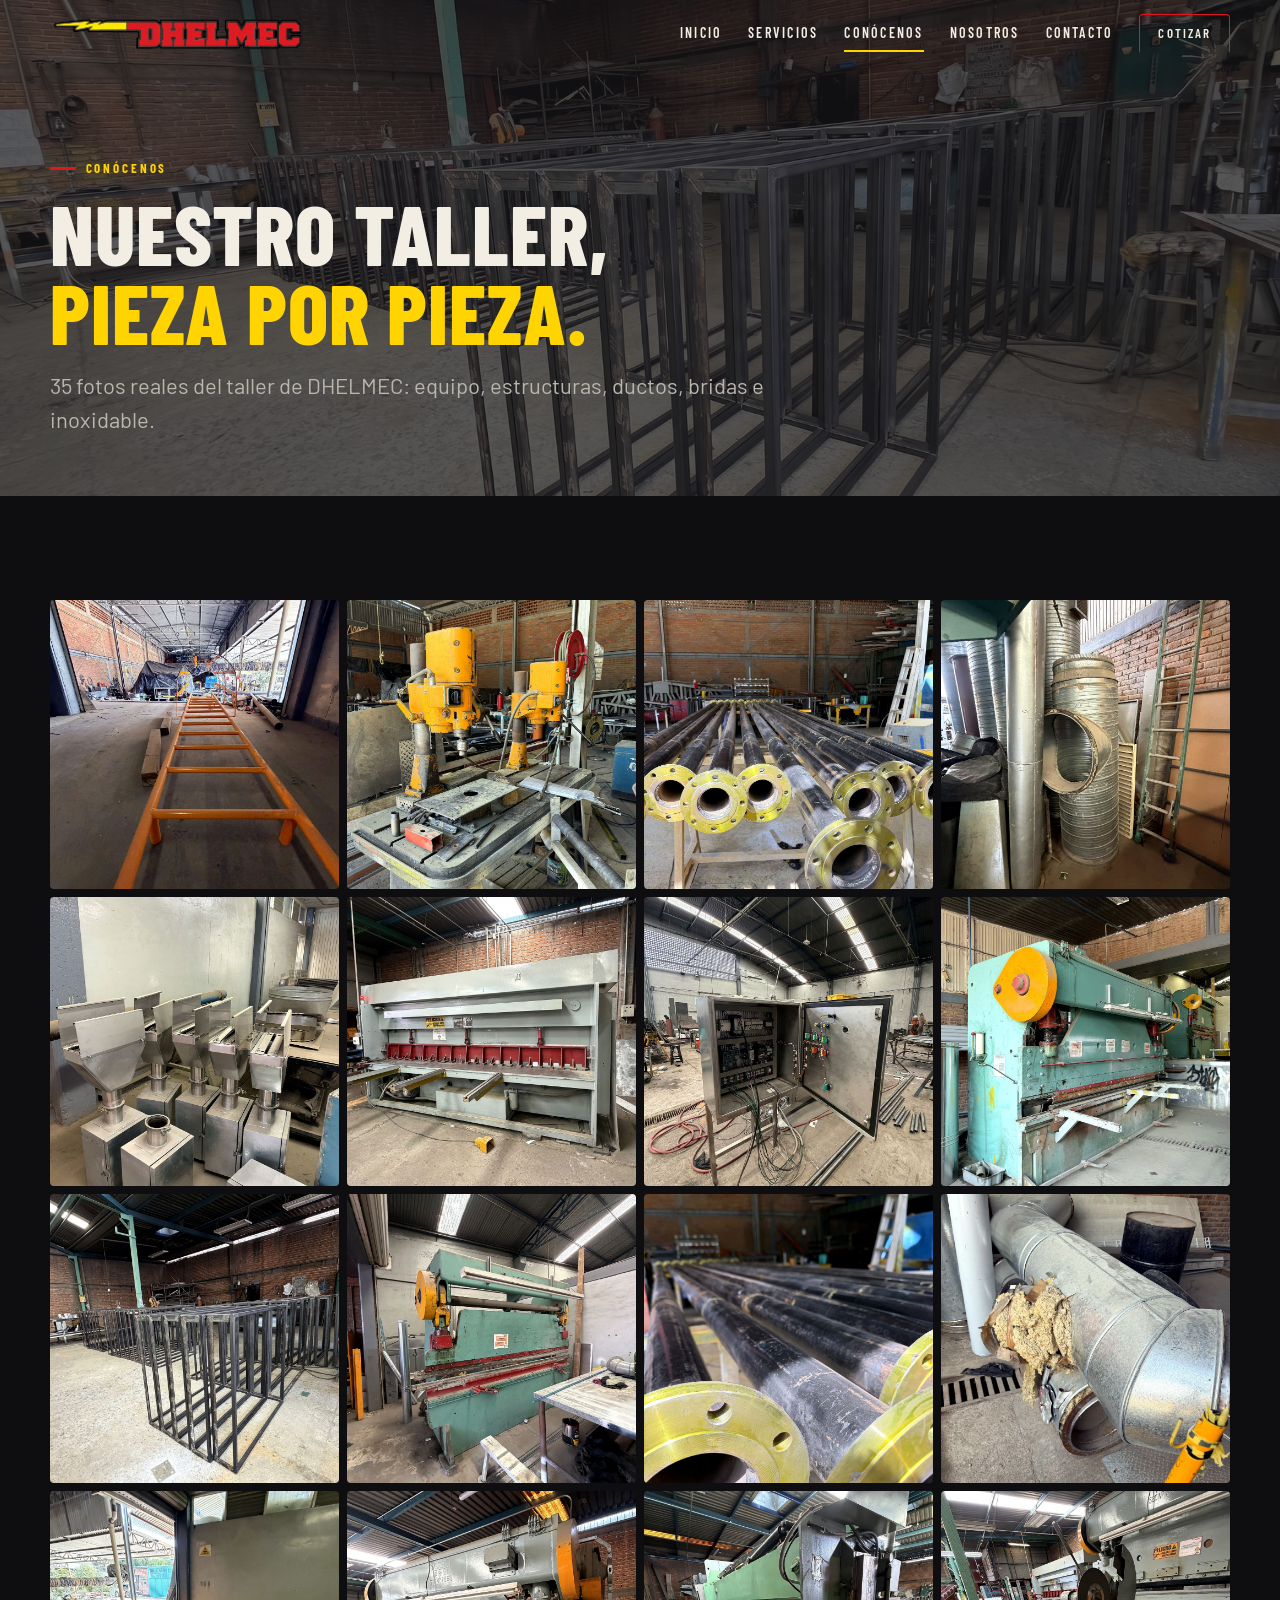
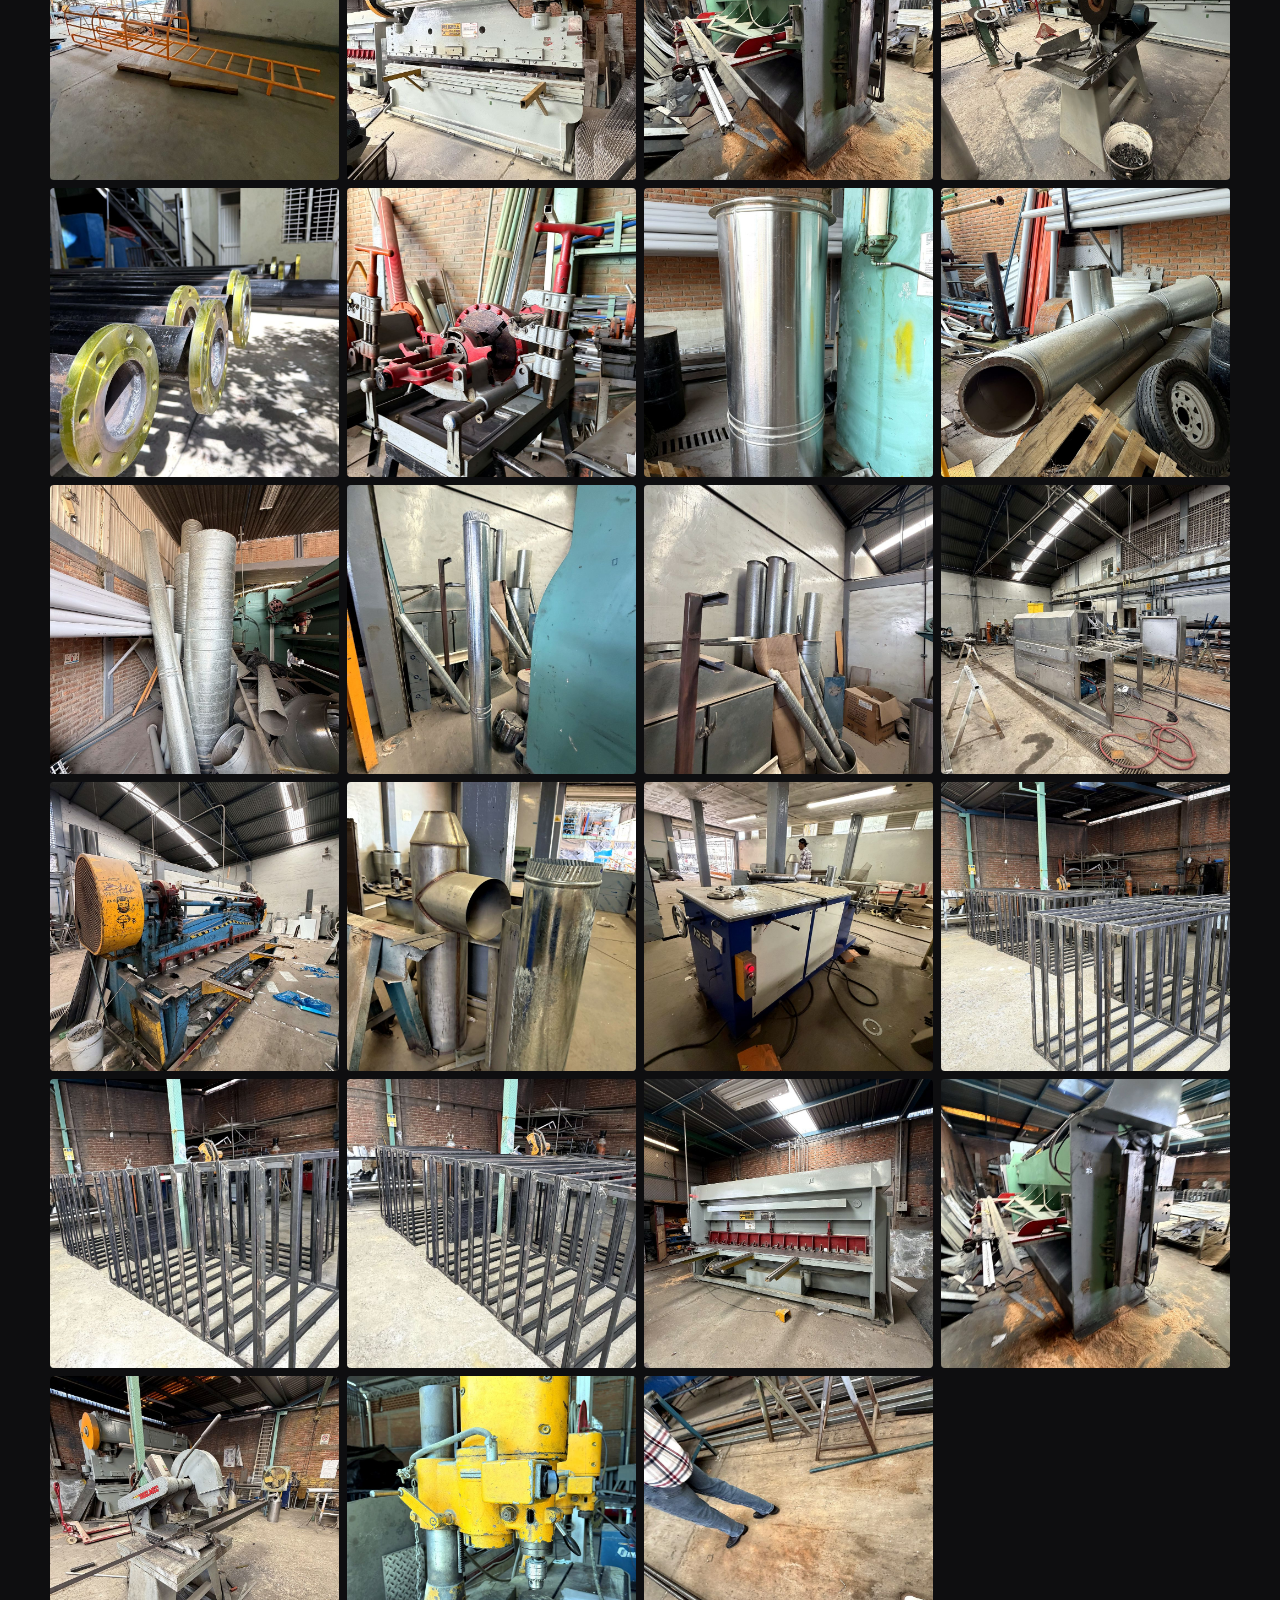
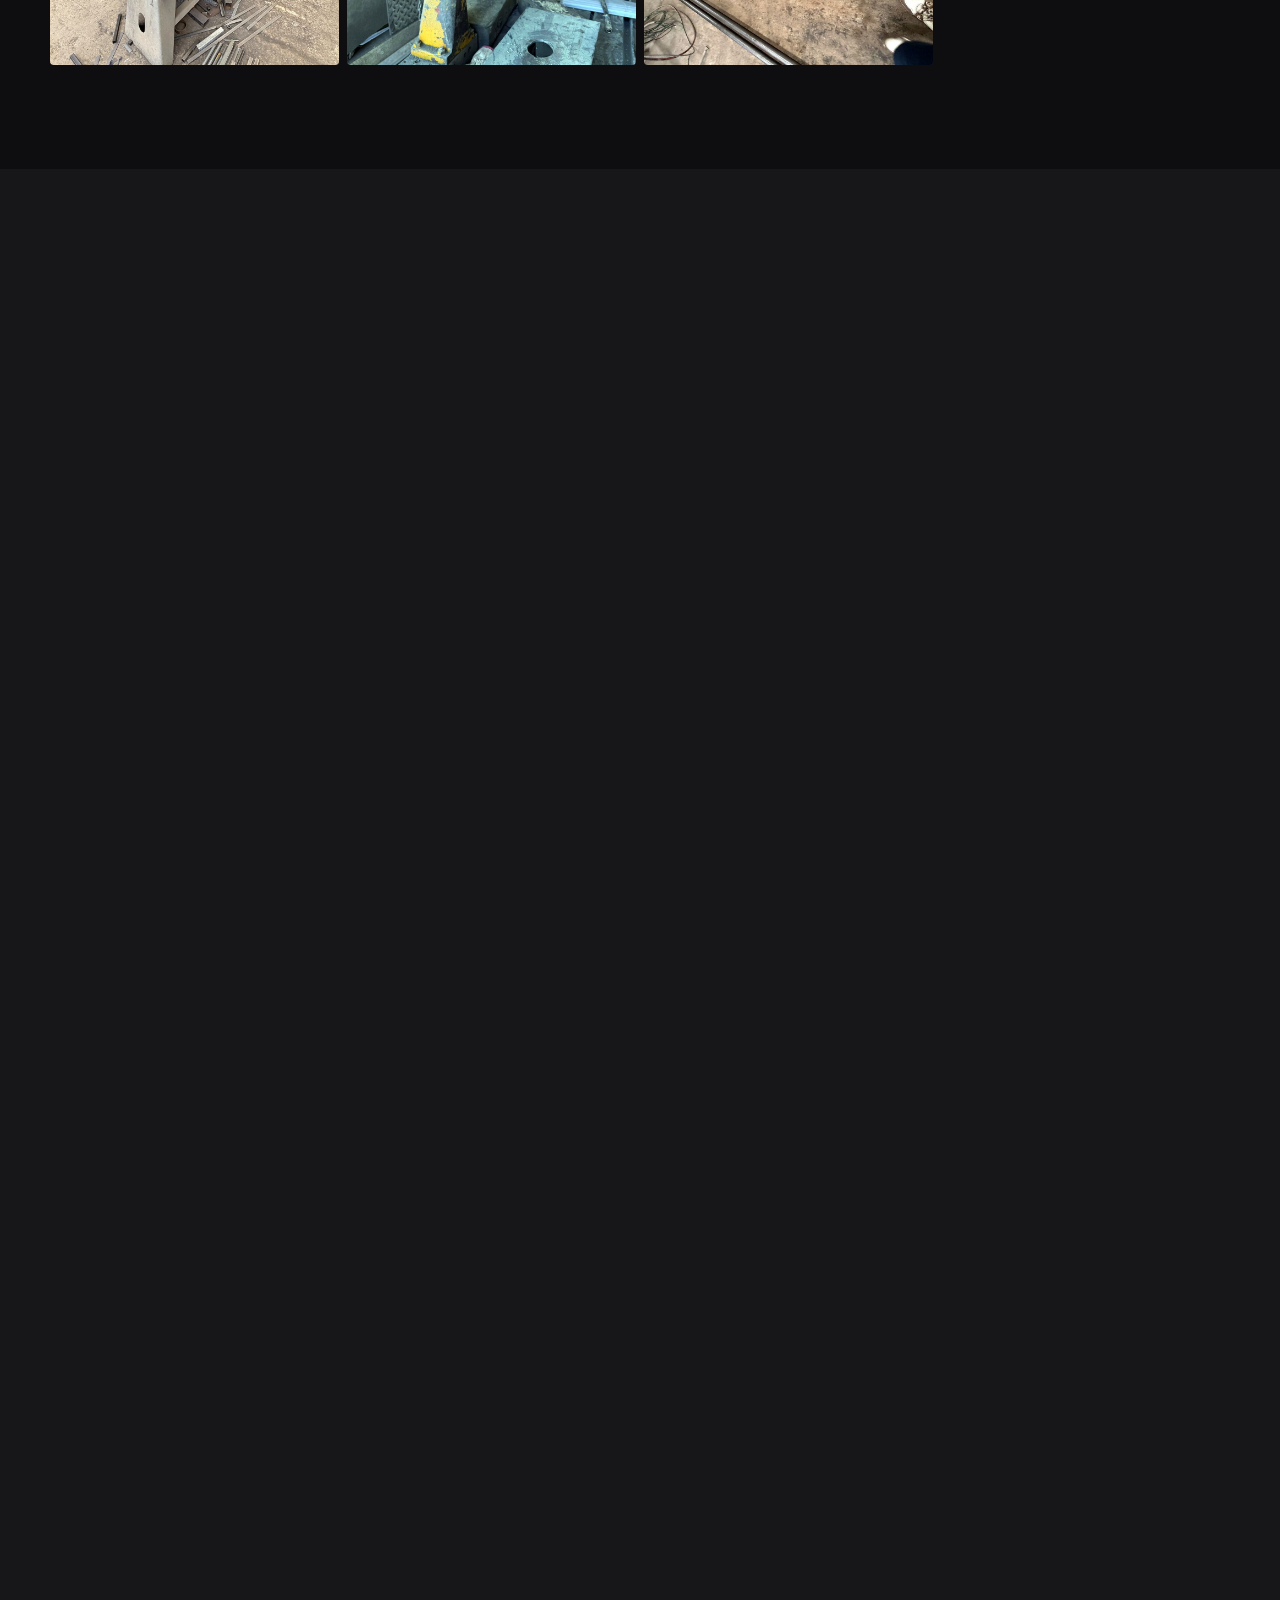
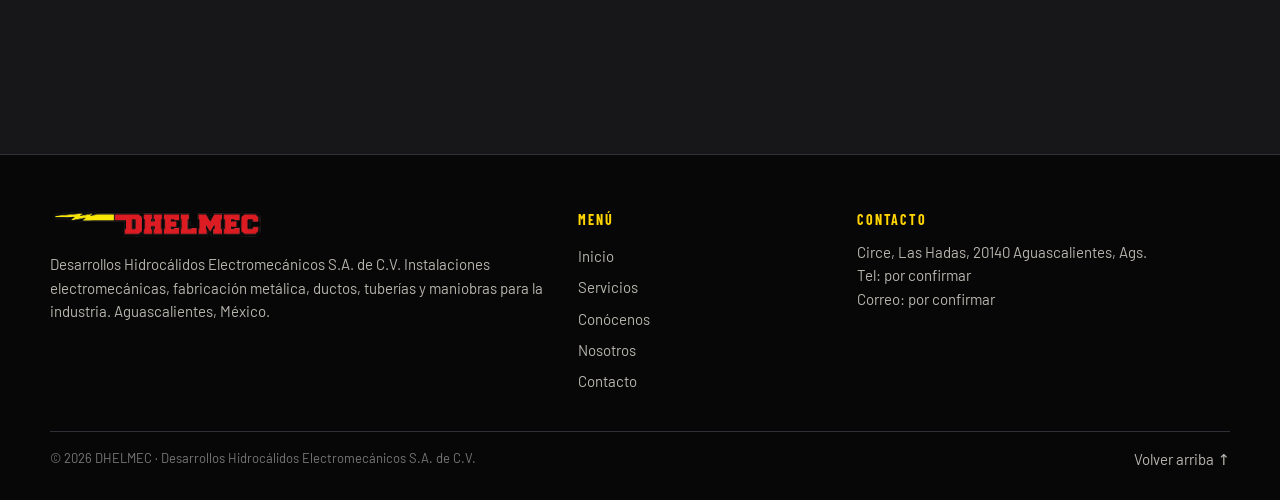
==== conocenos.html @ 65a0e36c "DHELMEC sitio v1: 5 páginas, 35 fotos mejoradas, hueco para video dron Co-Authored-By: Claude Fable " ====
<!doctype html>
<html lang="es">
<head>
<meta charset="utf-8">
<meta name="viewport" content="width=device-width,initial-scale=1">
<title>Conócenos | DHELMEC</title>
<meta name="description" content="Galería del taller de DHELMEC en Aguascalientes.">
<link rel="icon" href="img/favicon.svg" type="image/svg+xml">
<link rel="preconnect" href="https://fonts.googleapis.com"><link rel="preconnect" href="https://fonts.gstatic.com" crossorigin>
<link href="https://fonts.googleapis.com/css2?family=Barlow+Condensed:wght@600;700;800&family=Barlow:wght@400;500;600&display=swap" rel="stylesheet">
<link rel="stylesheet" href="style.css">
<meta property="og:title" content="Conócenos | DHELMEC"><meta property="og:description" content="Galería del taller de DHELMEC en Aguascalientes."><meta property="og:image" content="img/dhelmec-8387.jpg">
</head>
<body>
<header class="top">
  <div class="wrap">
    <a href="index.html" class="logo" aria-label="DHELMEC inicio"><img src="img/logo.png" alt="DHELMEC"></a>
    <nav class="nav"><a href="index.html" class="">Inicio</a><a href="servicios.html" class="">Servicios</a><a href="conocenos.html" class="act">Conócenos</a><a href="nosotros.html" class="">Nosotros</a><a href="contacto.html" class="">Contacto</a><a href="contacto.html" class="btn">Cotizar</a></nav>
    <button class="burger" aria-label="Menú"><i></i><i></i><i></i></button>
  </div>
</header>
<nav class="movil"><a href="index.html" class="">Inicio</a><a href="servicios.html" class="">Servicios</a><a href="conocenos.html" class="act">Conócenos</a><a href="nosotros.html" class="">Nosotros</a><a href="contacto.html" class="">Contacto</a><a href="contacto.html" class="btn">Cotizar proyecto</a><a class="btn wa solo-wa" href="#">WhatsApp</a></nav>
<main>

<section class="sub" id="top"><img class="fondo" src="img/dhelmec-8356.jpg" alt=""><div class="wrap"><p class="ojo enter">Conócenos</p><h1 class="enter d1">Nuestro taller, <em>pieza por pieza.</em></h1><p class="lead enter d2">35 fotos reales del taller de DHELMEC: equipo, estructuras, ductos, bridas e inoxidable.</p></div></section>
<section><div class="wrap"><div class="grid-g" data-rv-g><a href="img/g-8387.jpg" data-lb><img src="img/g-8387.jpg" alt="Taller DHELMEC" loading="lazy"></a><a href="img/g-8366.jpg" data-lb><img src="img/g-8366.jpg" alt="Taller DHELMEC" loading="lazy"></a><a href="img/g-8370.jpg" data-lb><img src="img/g-8370.jpg" alt="Taller DHELMEC" loading="lazy"></a><a href="img/g-8377.jpg" data-lb><img src="img/g-8377.jpg" alt="Taller DHELMEC" loading="lazy"></a><a href="img/g-8389.jpg" data-lb><img src="img/g-8389.jpg" alt="Taller DHELMEC" loading="lazy"></a><a href="img/g-8360.jpg" data-lb><img src="img/g-8360.jpg" alt="Taller DHELMEC" loading="lazy"></a><a href="img/g-8382.jpg" data-lb><img src="img/g-8382.jpg" alt="Taller DHELMEC" loading="lazy"></a><a href="img/g-8372.jpg" data-lb><img src="img/g-8372.jpg" alt="Taller DHELMEC" loading="lazy"></a><a href="img/g-8356.jpg" data-lb><img src="img/g-8356.jpg" alt="Taller DHELMEC" loading="lazy"></a><a href="img/g-8378.jpg" data-lb><img src="img/g-8378.jpg" alt="Taller DHELMEC" loading="lazy"></a><a href="img/g-8369.jpg" data-lb><img src="img/g-8369.jpg" alt="Taller DHELMEC" loading="lazy"></a><a href="img/g-8375.jpg" data-lb><img src="img/g-8375.jpg" alt="Taller DHELMEC" loading="lazy"></a><a href="img/g-8386.jpg" data-lb><img src="img/g-8386.jpg" alt="Taller DHELMEC" loading="lazy"></a><a href="img/g-8359.jpg" data-lb><img src="img/g-8359.jpg" alt="Taller DHELMEC" loading="lazy"></a><a href="img/g-8362.jpg" data-lb><img src="img/g-8362.jpg" alt="Taller DHELMEC" loading="lazy"></a><a href="img/g-8364.jpg" data-lb><img src="img/g-8364.jpg" alt="Taller DHELMEC" loading="lazy"></a><a href="img/g-8368.jpg" data-lb><img src="img/g-8368.jpg" alt="Taller DHELMEC" loading="lazy"></a><a href="img/g-8371.jpg" data-lb><img src="img/g-8371.jpg" alt="Taller DHELMEC" loading="lazy"></a><a href="img/g-8373.jpg" data-lb><img src="img/g-8373.jpg" alt="Taller DHELMEC" loading="lazy"></a><a href="img/g-8374.jpg" data-lb><img src="img/g-8374.jpg" alt="Taller DHELMEC" loading="lazy"></a><a href="img/g-8376.jpg" data-lb><img src="img/g-8376.jpg" alt="Taller DHELMEC" loading="lazy"></a><a href="img/g-8379.jpg" data-lb><img src="img/g-8379.jpg" alt="Taller DHELMEC" loading="lazy"></a><a href="img/g-8380.jpg" data-lb><img src="img/g-8380.jpg" alt="Taller DHELMEC" loading="lazy"></a><a href="img/g-8383.jpg" data-lb><img src="img/g-8383.jpg" alt="Taller DHELMEC" loading="lazy"></a><a href="img/g-8384.jpg" data-lb><img src="img/g-8384.jpg" alt="Taller DHELMEC" loading="lazy"></a><a href="img/g-8385.jpg" data-lb><img src="img/g-8385.jpg" alt="Taller DHELMEC" loading="lazy"></a><a href="img/g-8388.jpg" data-lb><img src="img/g-8388.jpg" alt="Taller DHELMEC" loading="lazy"></a><a href="img/g-8355.jpg" data-lb><img src="img/g-8355.jpg" alt="Taller DHELMEC" loading="lazy"></a><a href="img/g-8357.jpg" data-lb><img src="img/g-8357.jpg" alt="Taller DHELMEC" loading="lazy"></a><a href="img/g-8358.jpg" data-lb><img src="img/g-8358.jpg" alt="Taller DHELMEC" loading="lazy"></a><a href="img/g-8361.jpg" data-lb><img src="img/g-8361.jpg" alt="Taller DHELMEC" loading="lazy"></a><a href="img/g-8363.jpg" data-lb><img src="img/g-8363.jpg" alt="Taller DHELMEC" loading="lazy"></a><a href="img/g-8365.jpg" data-lb><img src="img/g-8365.jpg" alt="Taller DHELMEC" loading="lazy"></a><a href="img/g-8367.jpg" data-lb><img src="img/g-8367.jpg" alt="Taller DHELMEC" loading="lazy"></a><a href="img/g-8381.jpg" data-lb><img src="img/g-8381.jpg" alt="Taller DHELMEC" loading="lazy"></a></div></div></section>
<section class="band"><div class="wrap">
  <div class="cab" data-rv><div><p class="ojo">Todo listo para completar</p><h2>Lo que falta <em>de DHELMEC.</em></h2></div><p>La página ya funciona. Estos datos se agregan en cuanto el taller los mande.</p></div>
  <div class="falta" data-rv-g>
    <div><i></i><div><b>WhatsApp y teléfono</b><span>Con el número, todos los botones verdes y el formulario mandan directo al taller.</span></div></div>
    <div><i></i><div><b>Correo oficial</b><span>Para el pie de página y el formulario.</span></div></div>
    <div><i></i><div><b>Video del dron</b><span>Va de fondo en la portada mostrando todas las instalaciones.</span></div></div>
    <div><i></i><div><b>Proyectos con nombre</b><span>Foto, cliente o planta y qué se hizo, para la sección de obras.</span></div></div>
    <div><i></i><div><b>Logos de clientes</b><span>Empresas e industrias con las que han trabajado.</span></div></div>
    <div><i></i><div><b>Equipo</b><span>Foto, nombre y puesto de los responsables.</span></div></div>
  </div>
</div></section>

<section id="cotizar" class="band">
  <div class="wrap">
    <div class="contacto">
      <form class="form" data-rv>
        <h3>Cotiza tu proyecto</h3>
        <p>Dinos qué necesitas fabricar, instalar o mover. Te contestamos directo.</p>
        <div class="fila">
          <div><label for="nombre">Nombre *</label><input id="nombre" name="nombre" required placeholder="Tu nombre"></div>
          <div><label for="empresa">Empresa o planta</label><input id="empresa" name="empresa" placeholder="Nombre de la empresa"></div>
        </div>
        <label for="telefono">Teléfono o WhatsApp *</label><input id="telefono" name="telefono" type="tel" required placeholder="449 000 0000">
        <label for="mensaje">¿Qué necesitas? *</label><textarea id="mensaje" name="mensaje" required placeholder="Ej. 40 m de ducto galvanizado de 12 pulgadas con instalación"></textarea>
        <button class="btn lleno" type="submit">Enviar solicitud</button>
        <small>Sin compromiso. Un técnico de DHELMEC te responde para visitar o cotizar.</small>
      </form>
      <div data-rv>
        <p class="ojo">Contacto directo</p>
        <h2>Hablemos de <em>tu planta.</em></h2>
        <div class="lista-c" style="margin-top:26px">
          <div><b>Taller y oficina</b><span data-dir>Circe, Las Hadas, 20140 Aguascalientes, Ags.</span></div>
          <div><b>Teléfono</b><a class="pend" data-tel href="#">por confirmar</a></div>
          <div><b>Correo</b><a class="pend" data-email href="#">por confirmar</a></div>
          <div><b>Horario</b><span>Lunes a viernes · Atención en planta y en taller</span></div>
        </div>
        <div style="display:flex;gap:12px;flex-wrap:wrap;margin-top:26px"><a class="btn wa solo-wa" href="#">Escribir por WhatsApp</a><a class="btn amarillo" target="_blank" rel="noopener" href="https://maps.google.com/?q=Circe%2C+Las+Hadas%2C+20140+Aguascalientes%2C+Ags.">Ver en el mapa</a></div>
      </div>
    </div>
  </div>
</section>

</main>
<footer>
  <div class="wrap">
    <div class="cols">
      <div><img src="img/logo.png" alt="DHELMEC"><p>Desarrollos Hidrocálidos Electromecánicos S.A. de C.V. Instalaciones electromecánicas, fabricación metálica, ductos, tuberías y maniobras para la industria. Aguascalientes, México.</p></div>
      <div><h4>Menú</h4><nav><a href="index.html" class="">Inicio</a><a href="servicios.html" class="">Servicios</a><a href="conocenos.html" class="act">Conócenos</a><a href="nosotros.html" class="">Nosotros</a><a href="contacto.html" class="">Contacto</a></nav></div>
      <div><h4>Contacto</h4><p data-dir>Circe, Las Hadas, 20140 Aguascalientes, Ags.</p><p>Tel: <a class="pend" data-tel href="#">por confirmar</a></p><p>Correo: <a class="pend" data-email href="#">por confirmar</a></p></div>
    </div>
    <div class="abajo"><span>© 2026 DHELMEC · Desarrollos Hidrocálidos Electromecánicos S.A. de C.V.</span><a href="#top">Volver arriba ↑</a></div>
  </div>
</footer>
<a class="flota solo-wa" href="#" aria-label="WhatsApp"></a>
<script src="config.js"></script>
<script src="app.js"></script>
</body>
</html>
---- style.css ----
/* DHELMEC — hoja única. Lienzo oscuro, rojo y amarillo del logo, verde solo WhatsApp. */
:root{
  --negro:#0e0e10; --carbon:#17171a; --humo:#222226; --linea:#2f2f35;
  --crema:#f3eee4; --gris:#b9b6ae; --rojo:#e3161c; --rojo-osc:#b50f14;
  --amarillo:#ffd400; --verde:#25d366; --verde-osc:#1da851;
  --ancho:1180px; --radio:4px;
  --ft:"Barlow Condensed","Arial Narrow",Impact,sans-serif;
  --fb:"Barlow",system-ui,-apple-system,"Segoe UI",Roboto,sans-serif;
}
*{box-sizing:border-box;margin:0;padding:0}
html{scroll-behavior:smooth;-webkit-text-size-adjust:100%}
body{background:var(--negro);color:var(--crema);font-family:var(--fb);font-size:17px;line-height:1.55;overflow-x:hidden}
img{display:block;max-width:100%;height:auto}
a{color:inherit;text-decoration:none}
.wrap{width:min(var(--ancho),100% - 32px);margin-inline:auto}
h1,h2,h3,.ft{font-family:var(--ft);text-transform:uppercase;line-height:.95;letter-spacing:.01em;font-weight:800}
h1{font-size:clamp(44px,9vw,104px)}
h2{font-size:clamp(36px,6.4vw,70px)}
h3{font-size:clamp(24px,3.6vw,32px);font-weight:700}
h1 em,h2 em{font-style:normal;color:var(--amarillo);display:block}
p{max-width:62ch}
.lead{font-size:clamp(18px,2.2vw,22px);color:var(--gris)}
.ojo{display:inline-flex;align-items:center;gap:10px;font-family:var(--ft);text-transform:uppercase;letter-spacing:.22em;font-size:13px;font-weight:700;color:var(--amarillo);margin-bottom:14px}
.ojo::before{content:"";width:26px;height:3px;background:var(--rojo);transform:skewX(-30deg)}

/* Botones: navegación y acciones en color de marca; verde SOLO WhatsApp */
.btn{display:inline-flex;align-items:center;justify-content:center;gap:10px;min-height:48px;padding:0 24px;border:1.5px solid var(--rojo);color:#fff;background:transparent;font-family:var(--ft);text-transform:uppercase;letter-spacing:.14em;font-size:15px;font-weight:700;border-radius:var(--radio);transition:background .2s,transform .2s,color .2s;cursor:pointer;white-space:nowrap}
.btn:hover{background:var(--rojo);transform:translateY(-1px)}
.btn.lleno{background:var(--rojo)}
.btn.lleno:hover{background:var(--rojo-osc)}
.btn.wa{background:var(--verde);border-color:var(--verde);color:#062b14}
.btn.wa:hover{background:var(--verde-osc);border-color:var(--verde-osc);color:#fff}
.btn.wa svg{width:20px;height:20px;fill:currentColor}
.btn.amarillo{border-color:var(--amarillo);color:var(--amarillo)}
.btn.amarillo:hover{background:var(--amarillo);color:#111}

/* Header: logo con rayo, barra fina, transparente sobre el hero */
.top{position:fixed;inset:0 0 auto 0;z-index:50;transition:background .25s,box-shadow .25s;padding:14px 0}
.top.solida{background:rgba(14,14,16,.94);backdrop-filter:blur(8px);box-shadow:0 1px 0 var(--linea)}
.top .wrap{display:flex;align-items:center;justify-content:space-between;gap:16px}
.logo img{height:30px;width:auto}
.nav{display:none;align-items:center;gap:26px}
.nav a{font-family:var(--ft);text-transform:uppercase;letter-spacing:.16em;font-size:14px;font-weight:600;color:var(--crema);padding:6px 0;border-bottom:2px solid transparent}
.nav a:hover,.nav a.act{border-color:var(--amarillo)}
.nav .btn{min-height:40px;padding:0 18px;font-size:13px}
.burger{display:inline-flex;flex-direction:column;gap:5px;background:none;border:0;padding:8px;cursor:pointer}
.burger i{width:26px;height:2px;background:var(--crema);display:block;transition:transform .2s,opacity .2s}
.menu-abierto .burger i:nth-child(1){transform:translateY(7px) rotate(45deg)}
.menu-abierto .burger i:nth-child(2){opacity:0}
.menu-abierto .burger i:nth-child(3){transform:translateY(-7px) rotate(-45deg)}
.movil{position:fixed;inset:0;background:var(--negro);z-index:49;display:flex;flex-direction:column;justify-content:center;padding:0 32px;gap:6px;transform:translateX(100%);transition:transform .3s}
.menu-abierto .movil{transform:none}
.movil a{font-family:var(--ft);text-transform:uppercase;font-size:40px;font-weight:800;padding:8px 0;border-bottom:1px solid var(--linea)}
.movil a.act{color:var(--amarillo)}
.movil .btn{margin-top:22px;font-size:17px;border-bottom:1.5px solid var(--rojo)}
.movil .btn.wa{border-bottom-color:var(--verde)}
@media(min-width:900px){.nav{display:flex}.burger,.movil{display:none}.logo img{height:36px}}

/* Hero */
.hero{position:relative;min-height:100svh;display:grid;align-items:end;overflow:hidden;background:var(--carbon)}
.hero .fondo{position:absolute;inset:0}
.hero .fondo video,.hero .fondo img{position:absolute;inset:0;width:100%;height:100%;object-fit:cover}
.hero .fondo video{opacity:0;transition:opacity .8s}.hero .fondo video.listo{opacity:1}
.hero .fondo::after{content:"";position:absolute;inset:0;background:linear-gradient(180deg,rgba(14,14,16,.55) 0%,rgba(14,14,16,.15) 40%,rgba(14,14,16,.92) 100%)}
.hero .wrap{position:relative;padding:130px 0 56px}
.hero h1{max-width:12ch}
.hero .lead{margin:20px 0 28px;max-width:52ch;color:#e8e3d8}
.hero .acciones{display:flex;flex-wrap:wrap;gap:12px}
.hero .marcas{display:flex;flex-wrap:wrap;gap:10px 22px;margin-top:38px;font-family:var(--ft);text-transform:uppercase;letter-spacing:.18em;font-size:13px;color:var(--gris)}
.hero .marcas span::before{content:"▪";color:var(--amarillo);margin-right:8px}
.hero .rayo{position:absolute;right:-6%;top:12%;width:min(62vw,560px);opacity:.14;pointer-events:none}
.hero .nota-video{position:absolute;right:16px;bottom:16px;font-size:12px;color:var(--gris);background:rgba(0,0,0,.4);padding:4px 8px;border-radius:3px}
.enter{opacity:0;transform:translateY(22px);animation:entra .7s cubic-bezier(.2,.8,.2,1) forwards}
.enter.d1{animation-delay:.12s}.enter.d2{animation-delay:.24s}.enter.d3{animation-delay:.36s}
@keyframes entra{to{opacity:1;transform:none}}

/* Secciones */
section{padding:72px 0}
@media(min-width:900px){section{padding:104px 0}}
.cab{display:grid;gap:14px;margin-bottom:38px}
@media(min-width:900px){.cab{grid-template-columns:1fr auto;align-items:end}.cab p{max-width:40ch;color:var(--gris)}}
.band{background:var(--carbon)}
.band-rojo{background:var(--rojo);color:#fff}
.band-rojo .ojo{color:#fff}.band-rojo .ojo::before{background:var(--amarillo)}
.band-rojo h2 em{color:var(--amarillo)}

/* Reveal: corto, se dispara solo */
[data-rv]{opacity:0;transform:translateY(18px);transition:opacity .55s ease,transform .55s cubic-bezier(.2,.8,.2,1)}
[data-rv].in{opacity:1;transform:none}
[data-rv-g]>*{opacity:0;transform:translateY(18px);transition:opacity .5s ease,transform .5s cubic-bezier(.2,.8,.2,1);transition-delay:calc(var(--i,0)*70ms)}
[data-rv-g].in>*{opacity:1;transform:none}
@media(prefers-reduced-motion:reduce){[data-rv],[data-rv-g]>*{opacity:1;transform:none;transition:none}.enter{animation:none;opacity:1;transform:none}}

/* Servicios: tarjetas con foto real y pie encimado */
.serv{display:grid;gap:14px}
@media(min-width:640px){.serv{grid-template-columns:1fr 1fr}}
@media(min-width:1000px){.serv{grid-template-columns:repeat(3,1fr)}}
.tarj{position:relative;display:block;aspect-ratio:4/3;overflow:hidden;background:var(--humo);border-radius:var(--radio)}
.tarj img{width:100%;height:100%;object-fit:cover;transition:transform .5s}
.tarj:hover img{transform:scale(1.04)}
.tarj .pie{position:absolute;inset:auto 0 0 0;padding:52px 18px 18px;background:linear-gradient(180deg,transparent,rgba(0,0,0,.88))}
.tarj .pie b{display:block;font-family:var(--ft);text-transform:uppercase;font-size:24px;line-height:1;font-weight:800}
.tarj .pie span{display:block;color:var(--gris);font-size:14px;margin-top:4px}
.tarj .num{position:absolute;top:12px;left:12px;font-family:var(--ft);font-weight:800;font-size:14px;letter-spacing:.1em;background:var(--amarillo);color:#111;padding:3px 8px}

/* Galería collage */
.col{display:grid;grid-template-columns:repeat(2,1fr);gap:8px}
.col a{display:block;overflow:hidden;aspect-ratio:1;background:var(--humo);border-radius:var(--radio)}
.col a img{width:100%;height:100%;object-fit:cover;transition:transform .5s}
.col a:hover img{transform:scale(1.05)}
.col a.g{grid-column:span 2;aspect-ratio:2/1}
@media(min-width:760px){.col{grid-template-columns:repeat(4,1fr)}.col a.g{grid-row:span 2;aspect-ratio:1}}
.todas{margin-top:22px;display:flex;justify-content:center}

/* Quiénes somos */
.dos{display:grid;gap:30px}
@media(min-width:900px){.dos{grid-template-columns:1.05fr .95fr;align-items:center;gap:60px}}
.foto-marco{position:relative;border-radius:var(--radio);overflow:hidden}
.foto-marco img{aspect-ratio:4/5;object-fit:cover;width:100%}
.foto-marco span{position:absolute;left:14px;bottom:14px;background:rgba(0,0,0,.72);padding:6px 10px;font-size:13px;letter-spacing:.08em;text-transform:uppercase;font-family:var(--ft)}
.datos{display:grid;grid-template-columns:repeat(3,1fr);gap:10px;margin-top:28px}
.datos div{border-left:3px solid var(--amarillo);padding:4px 0 4px 12px}
.datos b{display:block;font-family:var(--ft);font-size:26px;line-height:1;font-weight:800}
.datos small{color:var(--gris);font-size:13px;display:block;margin-top:4px}

/* Proceso */
.pasos{display:grid;gap:12px;counter-reset:p}
@media(min-width:800px){.pasos{grid-template-columns:repeat(3,1fr)}}
.pasos div{background:rgba(0,0,0,.22);padding:26px 22px;border-radius:var(--radio);counter-increment:p;position:relative}
.pasos div::before{content:"0" counter(p);font-family:var(--ft);font-weight:800;font-size:54px;line-height:1;color:var(--amarillo);display:block;margin-bottom:10px}
.pasos b{font-family:var(--ft);text-transform:uppercase;font-size:26px;display:block;line-height:1;margin-bottom:8px}
.pasos p{font-size:15px;color:#f6d9d9}

/* Contacto */
.contacto{display:grid;gap:30px}
@media(min-width:900px){.contacto{grid-template-columns:1.1fr .9fr;gap:60px}}
.form{background:var(--crema);color:#151515;padding:26px 22px;border-radius:var(--radio)}
.form h3{color:#111;margin-bottom:6px}
.form p{color:#555;font-size:15px;margin-bottom:16px}
.form label{display:block;font-family:var(--ft);text-transform:uppercase;letter-spacing:.1em;font-size:13px;font-weight:700;margin:12px 0 5px;color:#333}
.form input,.form textarea{width:100%;border:1.5px solid #cfc8b8;background:#fff;padding:12px;font:inherit;border-radius:3px}
.form textarea{min-height:110px;resize:vertical}
.form .fila{display:grid;gap:0 12px}
@media(min-width:560px){.form .fila{grid-template-columns:1fr 1fr}}
.form .btn{width:100%;margin-top:18px}
.form small{display:block;margin-top:10px;color:#777;font-size:13px}
.lista-c{display:grid;gap:18px}
.lista-c div{border-left:3px solid var(--rojo);padding-left:14px}
.lista-c b{display:block;font-family:var(--ft);text-transform:uppercase;letter-spacing:.1em;font-size:14px;color:var(--amarillo)}
.lista-c span{color:var(--crema)}
.lista-c .pend{color:var(--gris);font-style:italic}
.mapa{margin-top:22px;aspect-ratio:16/10;border:0;width:100%;border-radius:var(--radio);filter:grayscale(.2) contrast(1.05)}

/* Sub-hero de páginas internas */
.sub{position:relative;padding:150px 0 60px;background:var(--carbon);overflow:hidden}
.sub img.fondo{position:absolute;inset:0;width:100%;height:100%;object-fit:cover;opacity:.28}
.sub .wrap{position:relative}
.sub h1{font-size:clamp(40px,7.5vw,84px)}
.sub .lead{margin-top:16px}

/* Servicios detallados */
.fila-s{display:grid;gap:18px;padding:34px 0;border-top:1px solid var(--linea)}
@media(min-width:860px){.fila-s{grid-template-columns:1fr 1fr;gap:48px;align-items:center}.fila-s.inv .texto{order:-1}}
.fila-s img{aspect-ratio:4/3;object-fit:cover;width:100%;border-radius:var(--radio)}
.fila-s h3{font-size:clamp(28px,4vw,40px);margin:8px 0 6px}
.fila-s h4{font-family:var(--ft);text-transform:uppercase;letter-spacing:.12em;font-size:14px;color:var(--amarillo);font-weight:700}
.fila-s p{color:var(--gris);margin:10px 0 18px}

/* Valores */
.val{display:grid;gap:10px}
@media(min-width:700px){.val{grid-template-columns:repeat(2,1fr)}}
@media(min-width:1000px){.val{grid-template-columns:repeat(4,1fr)}}
.val div{background:var(--carbon);padding:24px 20px;border-top:3px solid var(--rojo);border-radius:var(--radio)}
.val b{font-family:var(--ft);text-transform:uppercase;font-size:26px;display:block;line-height:1;margin-bottom:8px}
.val p{color:var(--gris);font-size:15px}
.mv{display:grid;gap:12px}
@media(min-width:800px){.mv{grid-template-columns:1fr 1fr}}
.mv article{background:var(--crema);color:#151515;padding:30px 26px;border-radius:var(--radio)}
.mv article span{font-family:var(--ft);font-weight:800;color:var(--rojo);font-size:40px;line-height:1;display:block}
.mv article h3{color:#111;margin:6px 0 10px}
.mv article p{color:#444}

/* Galería completa */
.grid-g{display:grid;grid-template-columns:repeat(2,1fr);gap:8px}
@media(min-width:700px){.grid-g{grid-template-columns:repeat(3,1fr)}}
@media(min-width:1000px){.grid-g{grid-template-columns:repeat(4,1fr)}}
.grid-g a{display:block;aspect-ratio:1;overflow:hidden;background:var(--humo);border-radius:var(--radio)}
.grid-g a img{width:100%;height:100%;object-fit:cover;transition:transform .5s}
.grid-g a:hover img{transform:scale(1.05)}

/* Todo listo para completar */
.falta{display:grid;gap:10px}
@media(min-width:800px){.falta{grid-template-columns:1fr 1fr}}
.falta div{display:flex;gap:14px;align-items:flex-start;background:var(--carbon);padding:18px;border-radius:var(--radio);border:1px dashed var(--linea)}
.falta i{flex:none;width:30px;height:30px;border:2px solid var(--amarillo);border-radius:3px}
.falta b{display:block;font-family:var(--ft);text-transform:uppercase;font-size:20px;line-height:1}
.falta span{color:var(--gris);font-size:15px}

/* Lightbox */
.lb{position:fixed;inset:0;background:rgba(0,0,0,.94);z-index:70;display:none;align-items:center;justify-content:center;padding:16px}
.lb.on{display:flex}
.lb img{max-width:100%;max-height:92vh;object-fit:contain;border-radius:var(--radio)}
.lb button{position:absolute;top:14px;right:14px;background:var(--rojo);color:#fff;border:0;width:44px;height:44px;font-size:22px;border-radius:3px;cursor:pointer}
.lb .ant,.lb .sig{top:50%;transform:translateY(-50%);right:auto;left:10px;background:rgba(255,255,255,.12)}
.lb .sig{left:auto;right:10px}

/* Flotante WhatsApp */
.flota{position:fixed;right:16px;bottom:16px;z-index:48;width:58px;height:58px;border-radius:50%;background:var(--verde);display:flex;align-items:center;justify-content:center;box-shadow:0 8px 24px rgba(0,0,0,.4)}
.flota svg{width:30px;height:30px;fill:#062b14}
.solo-wa[hidden]{display:none!important}

/* Pie */
footer{background:#070708;padding:54px 0 28px;border-top:1px solid var(--linea)}
footer .cols{display:grid;gap:30px}
@media(min-width:800px){footer .cols{grid-template-columns:1.2fr .6fr .9fr}}
footer img{height:30px;width:auto;margin-bottom:14px}
footer p,footer a{color:var(--gris);font-size:15px}
footer h4{font-family:var(--ft);text-transform:uppercase;letter-spacing:.14em;font-size:14px;color:var(--amarillo);margin-bottom:10px}
footer nav a{display:block;padding:4px 0}
footer nav a:hover{color:#fff}
footer .abajo{margin-top:34px;padding-top:16px;border-top:1px solid var(--linea);display:flex;flex-wrap:wrap;justify-content:space-between;gap:8px;font-size:13px;color:#777}
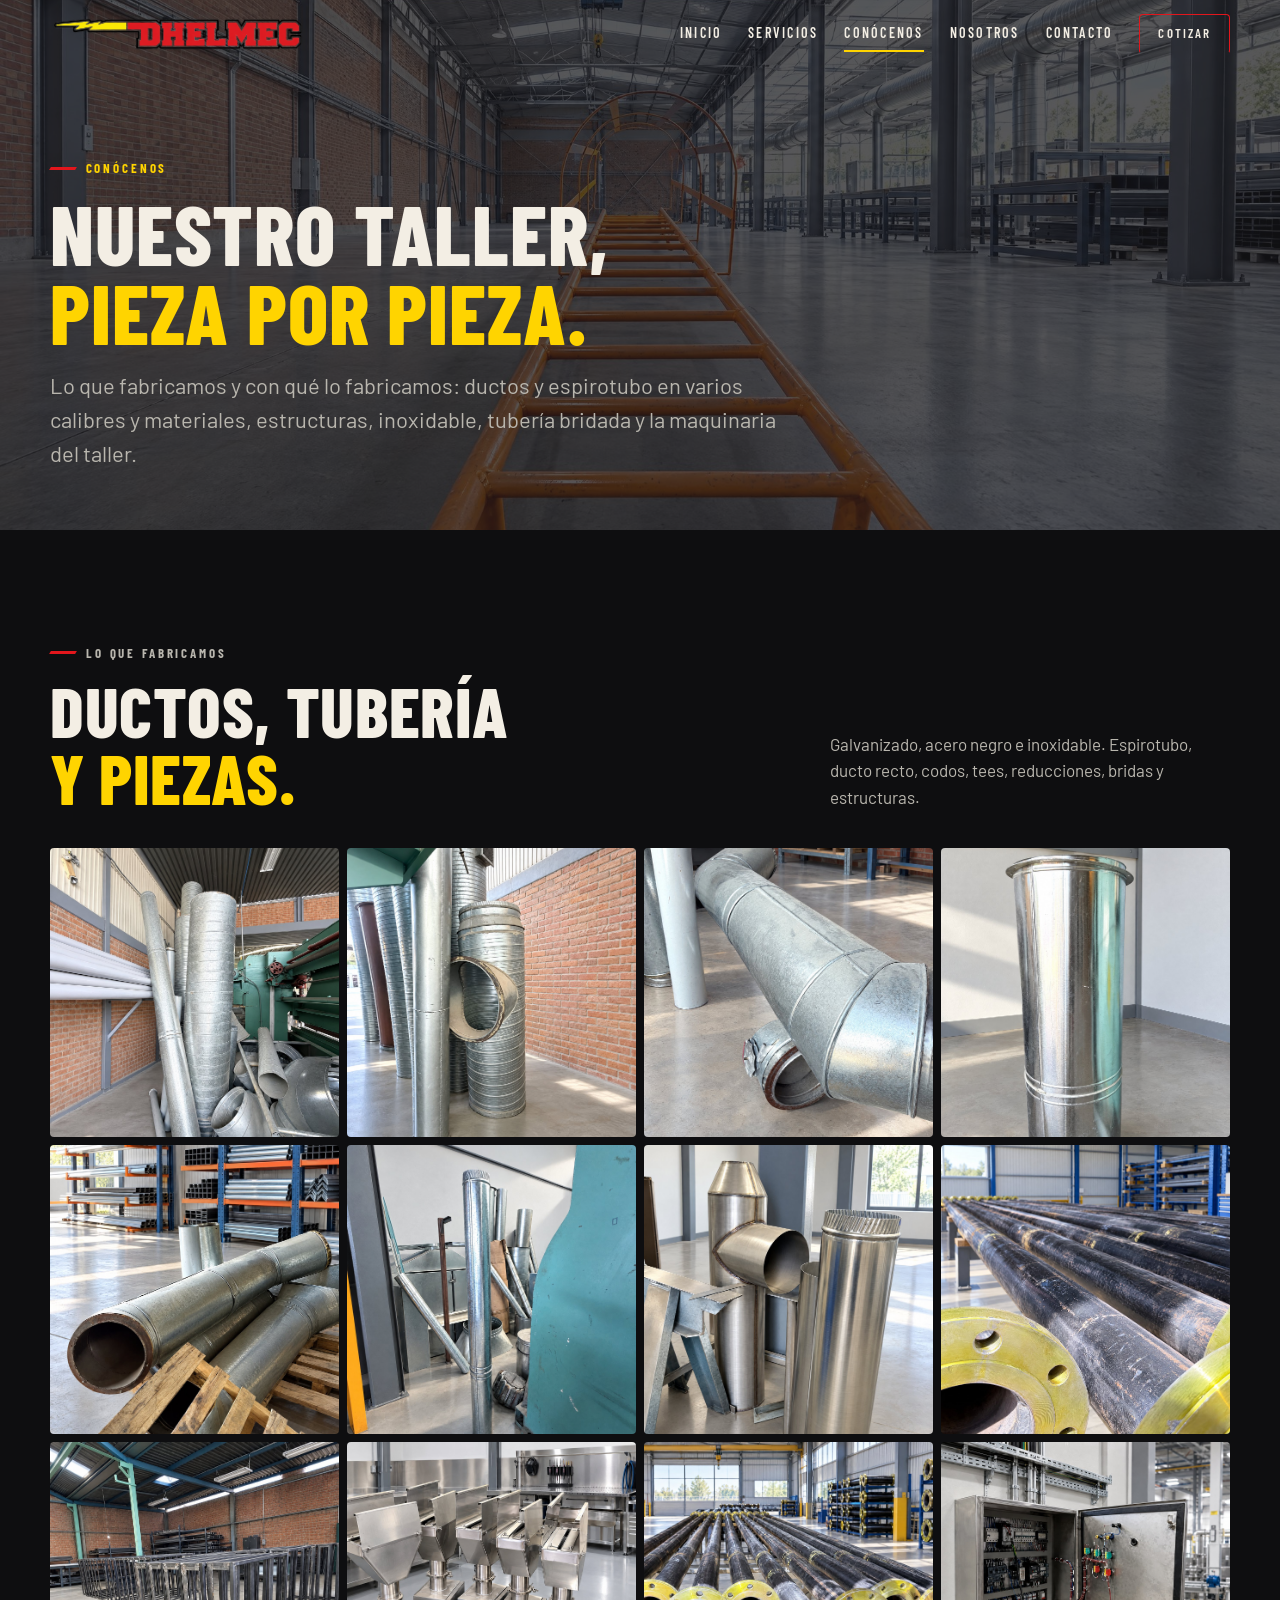
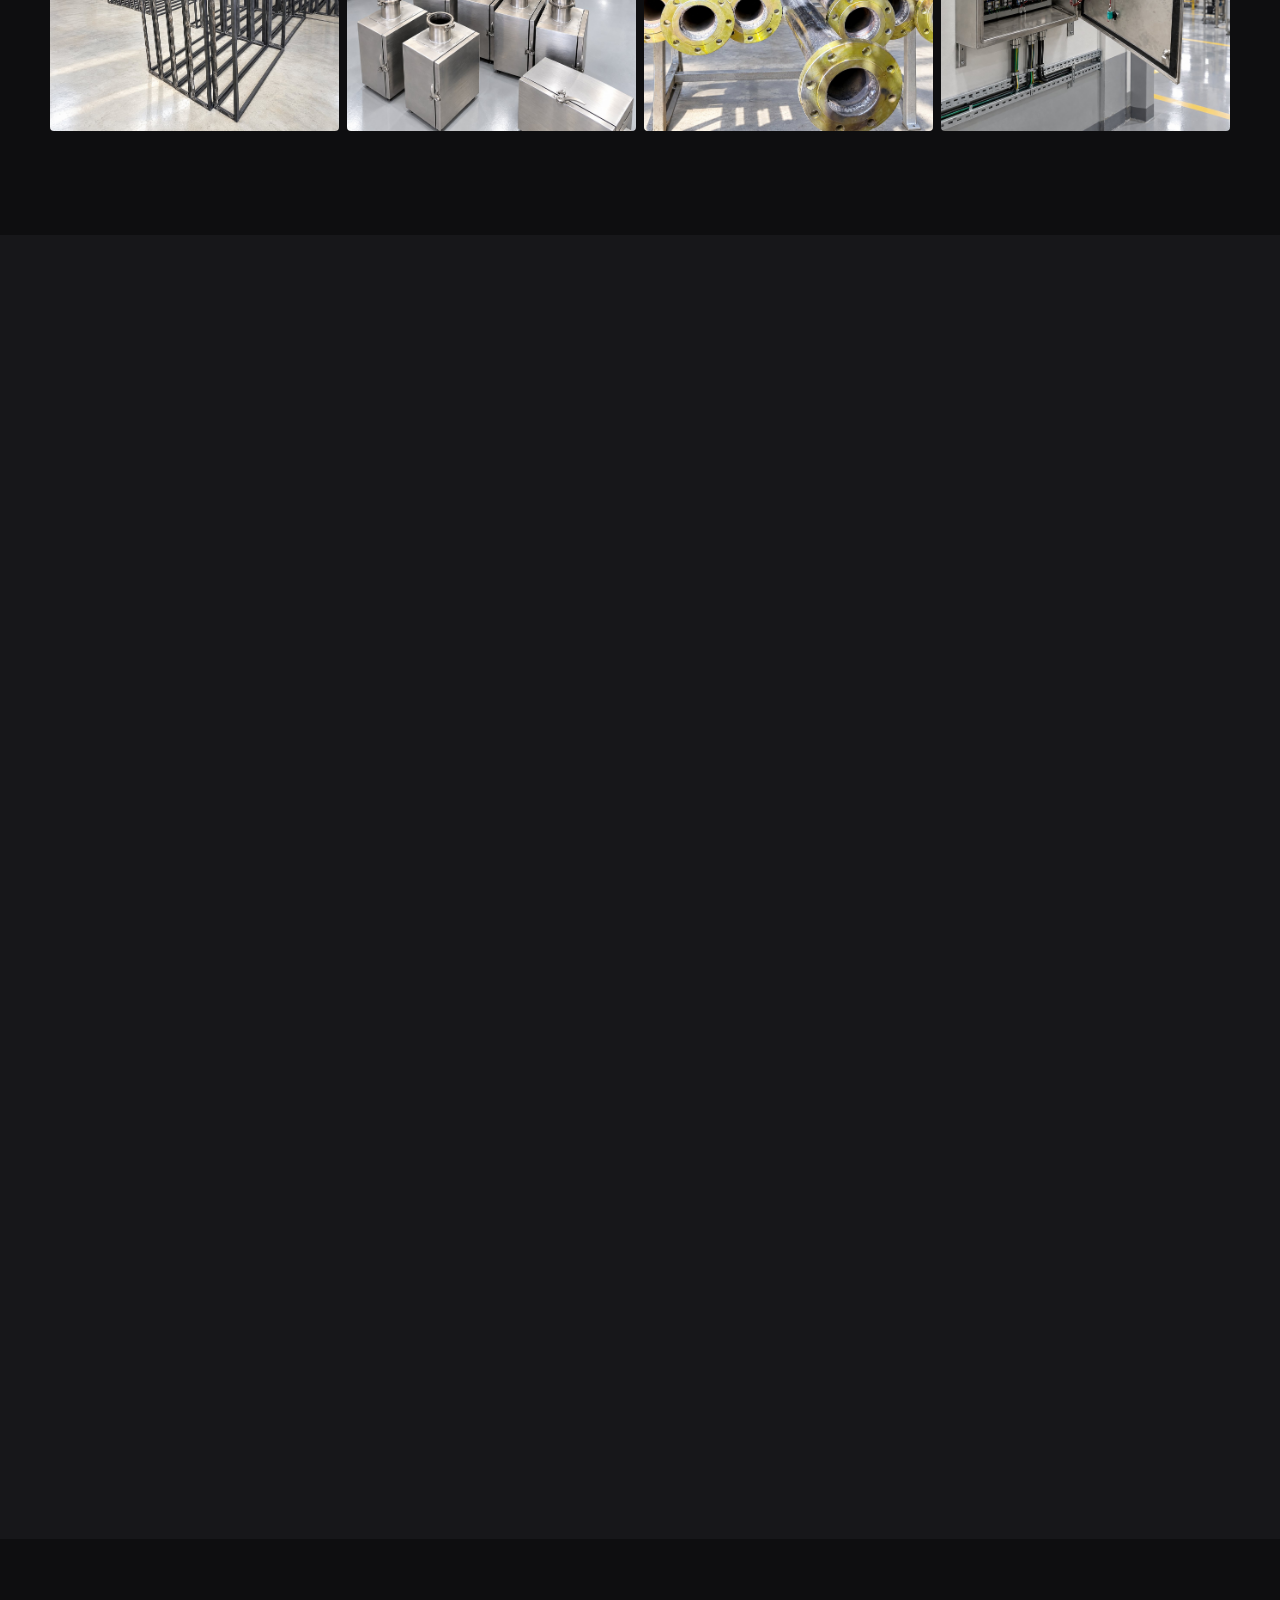
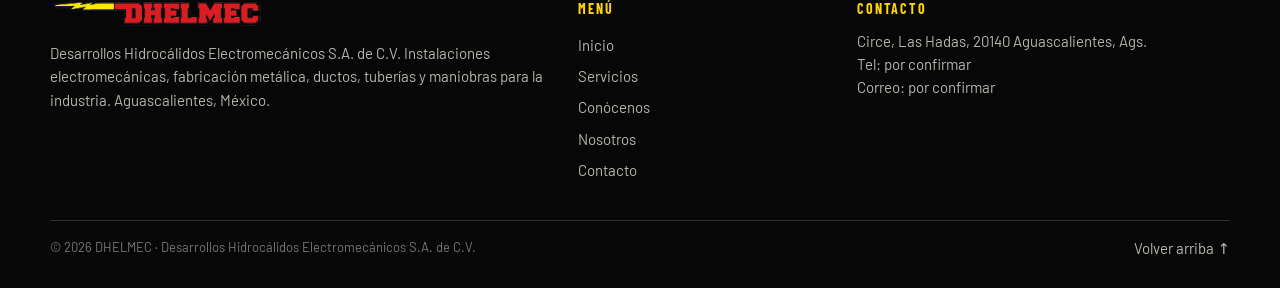
==== commit 837e3324: "Fotos finales IA (portada, servicios, ductos/espirotubo, maquinaria en blanco) y sección de maquinar" ====
--- a/conocenos.html
+++ b/conocenos.html
@@ -9,7 +9,7 @@
 <link rel="preconnect" href="https://fonts.googleapis.com"><link rel="preconnect" href="https://fonts.gstatic.com" crossorigin>
 <link href="https://fonts.googleapis.com/css2?family=Barlow+Condensed:wght@600;700;800&family=Barlow:wght@400;500;600&display=swap" rel="stylesheet">
 <link rel="stylesheet" href="style.css">
-<meta property="og:title" content="Conócenos | DHELMEC"><meta property="og:description" content="Galería del taller de DHELMEC en Aguascalientes."><meta property="og:image" content="img/dhelmec-8387.jpg">
+<meta property="og:title" content="Conócenos | DHELMEC"><meta property="og:description" content="Galería del taller de DHELMEC en Aguascalientes."><meta property="og:image" content="img/f-h-portada.jpg">
 </head>
 <body>
 <header class="top">
@@ -22,8 +22,10 @@
 <nav class="movil"><a href="index.html" class="">Inicio</a><a href="servicios.html" class="">Servicios</a><a href="conocenos.html" class="act">Conócenos</a><a href="nosotros.html" class="">Nosotros</a><a href="contacto.html" class="">Contacto</a><a href="contacto.html" class="btn">Cotizar proyecto</a><a class="btn wa solo-wa" href="#">WhatsApp</a></nav>
 <main>
 
-<section class="sub" id="top"><img class="fondo" src="img/dhelmec-8356.jpg" alt=""><div class="wrap"><p class="ojo enter">Conócenos</p><h1 class="enter d1">Nuestro taller, <em>pieza por pieza.</em></h1><p class="lead enter d2">35 fotos reales del taller de DHELMEC: equipo, estructuras, ductos, bridas e inoxidable.</p></div></section>
-<section><div class="wrap"><div class="grid-g" data-rv-g><a href="img/g-8387.jpg" data-lb><img src="img/g-8387.jpg" alt="Taller DHELMEC" loading="lazy"></a><a href="img/g-8366.jpg" data-lb><img src="img/g-8366.jpg" alt="Taller DHELMEC" loading="lazy"></a><a href="img/g-8370.jpg" data-lb><img src="img/g-8370.jpg" alt="Taller DHELMEC" loading="lazy"></a><a href="img/g-8377.jpg" data-lb><img src="img/g-8377.jpg" alt="Taller DHELMEC" loading="lazy"></a><a href="img/g-8389.jpg" data-lb><img src="img/g-8389.jpg" alt="Taller DHELMEC" loading="lazy"></a><a href="img/g-8360.jpg" data-lb><img src="img/g-8360.jpg" alt="Taller DHELMEC" loading="lazy"></a><a href="img/g-8382.jpg" data-lb><img src="img/g-8382.jpg" alt="Taller DHELMEC" loading="lazy"></a><a href="img/g-8372.jpg" data-lb><img src="img/g-8372.jpg" alt="Taller DHELMEC" loading="lazy"></a><a href="img/g-8356.jpg" data-lb><img src="img/g-8356.jpg" alt="Taller DHELMEC" loading="lazy"></a><a href="img/g-8378.jpg" data-lb><img src="img/g-8378.jpg" alt="Taller DHELMEC" loading="lazy"></a><a href="img/g-8369.jpg" data-lb><img src="img/g-8369.jpg" alt="Taller DHELMEC" loading="lazy"></a><a href="img/g-8375.jpg" data-lb><img src="img/g-8375.jpg" alt="Taller DHELMEC" loading="lazy"></a><a href="img/g-8386.jpg" data-lb><img src="img/g-8386.jpg" alt="Taller DHELMEC" loading="lazy"></a><a href="img/g-8359.jpg" data-lb><img src="img/g-8359.jpg" alt="Taller DHELMEC" loading="lazy"></a><a href="img/g-8362.jpg" data-lb><img src="img/g-8362.jpg" alt="Taller DHELMEC" loading="lazy"></a><a href="img/g-8364.jpg" data-lb><img src="img/g-8364.jpg" alt="Taller DHELMEC" loading="lazy"></a><a href="img/g-8368.jpg" data-lb><img src="img/g-8368.jpg" alt="Taller DHELMEC" loading="lazy"></a><a href="img/g-8371.jpg" data-lb><img src="img/g-8371.jpg" alt="Taller DHELMEC" loading="lazy"></a><a href="img/g-8373.jpg" data-lb><img src="img/g-8373.jpg" alt="Taller DHELMEC" loading="lazy"></a><a href="img/g-8374.jpg" data-lb><img src="img/g-8374.jpg" alt="Taller DHELMEC" loading="lazy"></a><a href="img/g-8376.jpg" data-lb><img src="img/g-8376.jpg" alt="Taller DHELMEC" loading="lazy"></a><a href="img/g-8379.jpg" data-lb><img src="img/g-8379.jpg" alt="Taller DHELMEC" loading="lazy"></a><a href="img/g-8380.jpg" data-lb><img src="img/g-8380.jpg" alt="Taller DHELMEC" loading="lazy"></a><a href="img/g-8383.jpg" data-lb><img src="img/g-8383.jpg" alt="Taller DHELMEC" loading="lazy"></a><a href="img/g-8384.jpg" data-lb><img src="img/g-8384.jpg" alt="Taller DHELMEC" loading="lazy"></a><a href="img/g-8385.jpg" data-lb><img src="img/g-8385.jpg" alt="Taller DHELMEC" loading="lazy"></a><a href="img/g-8388.jpg" data-lb><img src="img/g-8388.jpg" alt="Taller DHELMEC" loading="lazy"></a><a href="img/g-8355.jpg" data-lb><img src="img/g-8355.jpg" alt="Taller DHELMEC" loading="lazy"></a><a href="img/g-8357.jpg" data-lb><img src="img/g-8357.jpg" alt="Taller DHELMEC" loading="lazy"></a><a href="img/g-8358.jpg" data-lb><img src="img/g-8358.jpg" alt="Taller DHELMEC" loading="lazy"></a><a href="img/g-8361.jpg" data-lb><img src="img/g-8361.jpg" alt="Taller DHELMEC" loading="lazy"></a><a href="img/g-8363.jpg" data-lb><img src="img/g-8363.jpg" alt="Taller DHELMEC" loading="lazy"></a><a href="img/g-8365.jpg" data-lb><img src="img/g-8365.jpg" alt="Taller DHELMEC" loading="lazy"></a><a href="img/g-8367.jpg" data-lb><img src="img/g-8367.jpg" alt="Taller DHELMEC" loading="lazy"></a><a href="img/g-8381.jpg" data-lb><img src="img/g-8381.jpg" alt="Taller DHELMEC" loading="lazy"></a></div></div></section>
+<section class="sub" id="top"><img class="fondo" src="img/f-h-portada.jpg" alt=""><div class="wrap"><p class="ojo enter">Conócenos</p><h1 class="enter d1">Nuestro taller, <em>pieza por pieza.</em></h1><p class="lead enter d2">Lo que fabricamos y con qué lo fabricamos: ductos y espirotubo en varios calibres y materiales, estructuras, inoxidable, tubería bridada y la maquinaria del taller.</p></div></section>
+<section><div class="wrap"><div class="cab" data-rv><div><p class="ojo">Lo que fabricamos</p><h2>Ductos, tubería <em>y piezas.</em></h2></div><p>Galvanizado, acero negro e inoxidable. Espirotubo, ducto recto, codos, tees, reducciones, bridas y estructuras.</p></div><div class="grid-g" data-rv-g><a href="img/f-d-8376.jpg" data-lb><img src="img/f-d-8376.jpg" alt="Pieza fabricada por DHELMEC" loading="lazy"></a><a href="img/f-d-8377.jpg" data-lb><img src="img/f-d-8377.jpg" alt="Pieza fabricada por DHELMEC" loading="lazy"></a><a href="img/f-d-8375.jpg" data-lb><img src="img/f-d-8375.jpg" alt="Pieza fabricada por DHELMEC" loading="lazy"></a><a href="img/f-d-8373.jpg" data-lb><img src="img/f-d-8373.jpg" alt="Pieza fabricada por DHELMEC" loading="lazy"></a><a href="img/f-d-8374.jpg" data-lb><img src="img/f-d-8374.jpg" alt="Pieza fabricada por DHELMEC" loading="lazy"></a><a href="img/f-d-8379.jpg" data-lb><img src="img/f-d-8379.jpg" alt="Pieza fabricada por DHELMEC" loading="lazy"></a><a href="img/f-d-8385.jpg" data-lb><img src="img/f-d-8385.jpg" alt="Pieza fabricada por DHELMEC" loading="lazy"></a><a href="img/f-d-8369.jpg" data-lb><img src="img/f-d-8369.jpg" alt="Pieza fabricada por DHELMEC" loading="lazy"></a><a href="img/f-s-estructuras.jpg" data-lb><img src="img/f-s-estructuras.jpg" alt="Pieza fabricada por DHELMEC" loading="lazy"></a><a href="img/f-s-inox.jpg" data-lb><img src="img/f-s-inox.jpg" alt="Pieza fabricada por DHELMEC" loading="lazy"></a><a href="img/f-s-tuberias.jpg" data-lb><img src="img/f-s-tuberias.jpg" alt="Pieza fabricada por DHELMEC" loading="lazy"></a><a href="img/f-x-tablero.jpg" data-lb><img src="img/f-x-tablero.jpg" alt="Pieza fabricada por DHELMEC" loading="lazy"></a></div></div></section>
+<section class="band"><div class="wrap"><div class="cab" data-rv><div><p class="ojo">Con qué lo hacemos</p><h2>Maquinaria <em>del taller.</em></h2></div><p>Equipo propio de corte, doblez, perforado y roscado en nuestro taller de Las Hadas, Aguascalientes.</p></div><div class="grid-m" data-rv-g><a class="maq" href="img/f-m-8360.jpg" data-lb><img src="img/f-m-8360.jpg" alt="Maquinaria del taller DHELMEC" loading="lazy"></a><a class="maq" href="img/f-m-8359.jpg" data-lb><img src="img/f-m-8359.jpg" alt="Maquinaria del taller DHELMEC" loading="lazy"></a><a class="maq" href="img/f-m-8372.jpg" data-lb><img src="img/f-m-8372.jpg" alt="Maquinaria del taller DHELMEC" loading="lazy"></a><a class="maq" href="img/f-m-8378.jpg" data-lb><img src="img/f-m-8378.jpg" alt="Maquinaria del taller DHELMEC" loading="lazy"></a><a class="maq" href="img/f-m-8362.jpg" data-lb><img src="img/f-m-8362.jpg" alt="Maquinaria del taller DHELMEC" loading="lazy"></a><a class="maq" href="img/f-m-8384.jpg" data-lb><img src="img/f-m-8384.jpg" alt="Maquinaria del taller DHELMEC" loading="lazy"></a><a class="maq" href="img/f-m-8366.jpg" data-lb><img src="img/f-m-8366.jpg" alt="Maquinaria del taller DHELMEC" loading="lazy"></a><a class="maq" href="img/f-m-8371.jpg" data-lb><img src="img/f-m-8371.jpg" alt="Maquinaria del taller DHELMEC" loading="lazy"></a><a class="maq" href="img/f-m-8364.jpg" data-lb><img src="img/f-m-8364.jpg" alt="Maquinaria del taller DHELMEC" loading="lazy"></a><a class="maq" href="img/f-m-8388.jpg" data-lb><img src="img/f-m-8388.jpg" alt="Maquinaria del taller DHELMEC" loading="lazy"></a><a class="maq" href="img/f-m-8383.jpg" data-lb><img src="img/f-m-8383.jpg" alt="Maquinaria del taller DHELMEC" loading="lazy"></a></div></div></section>
+<section><div class="wrap"><div class="cab" data-rv><div><p class="ojo">El taller</p><h2>Fotos <em>del día a día.</em></h2></div></div><div class="grid-g" data-rv-g><a href="img/g-8387.jpg" data-lb><img src="img/g-8387.jpg" alt="Taller DHELMEC" loading="lazy"></a><a href="img/g-8366.jpg" data-lb><img src="img/g-8366.jpg" alt="Taller DHELMEC" loading="lazy"></a><a href="img/g-8370.jpg" data-lb><img src="img/g-8370.jpg" alt="Taller DHELMEC" loading="lazy"></a><a href="img/g-8377.jpg" data-lb><img src="img/g-8377.jpg" alt="Taller DHELMEC" loading="lazy"></a><a href="img/g-8389.jpg" data-lb><img src="img/g-8389.jpg" alt="Taller DHELMEC" loading="lazy"></a><a href="img/g-8360.jpg" data-lb><img src="img/g-8360.jpg" alt="Taller DHELMEC" loading="lazy"></a><a href="img/g-8382.jpg" data-lb><img src="img/g-8382.jpg" alt="Taller DHELMEC" loading="lazy"></a><a href="img/g-8372.jpg" data-lb><img src="img/g-8372.jpg" alt="Taller DHELMEC" loading="lazy"></a><a href="img/g-8356.jpg" data-lb><img src="img/g-8356.jpg" alt="Taller DHELMEC" loading="lazy"></a><a href="img/g-8378.jpg" data-lb><img src="img/g-8378.jpg" alt="Taller DHELMEC" loading="lazy"></a><a href="img/g-8369.jpg" data-lb><img src="img/g-8369.jpg" alt="Taller DHELMEC" loading="lazy"></a><a href="img/g-8375.jpg" data-lb><img src="img/g-8375.jpg" alt="Taller DHELMEC" loading="lazy"></a><a href="img/g-8386.jpg" data-lb><img src="img/g-8386.jpg" alt="Taller DHELMEC" loading="lazy"></a><a href="img/g-8359.jpg" data-lb><img src="img/g-8359.jpg" alt="Taller DHELMEC" loading="lazy"></a><a href="img/g-8362.jpg" data-lb><img src="img/g-8362.jpg" alt="Taller DHELMEC" loading="lazy"></a><a href="img/g-8364.jpg" data-lb><img src="img/g-8364.jpg" alt="Taller DHELMEC" loading="lazy"></a><a href="img/g-8368.jpg" data-lb><img src="img/g-8368.jpg" alt="Taller DHELMEC" loading="lazy"></a><a href="img/g-8371.jpg" data-lb><img src="img/g-8371.jpg" alt="Taller DHELMEC" loading="lazy"></a><a href="img/g-8373.jpg" data-lb><img src="img/g-8373.jpg" alt="Taller DHELMEC" loading="lazy"></a><a href="img/g-8374.jpg" data-lb><img src="img/g-8374.jpg" alt="Taller DHELMEC" loading="lazy"></a><a href="img/g-8376.jpg" data-lb><img src="img/g-8376.jpg" alt="Taller DHELMEC" loading="lazy"></a><a href="img/g-8379.jpg" data-lb><img src="img/g-8379.jpg" alt="Taller DHELMEC" loading="lazy"></a><a href="img/g-8380.jpg" data-lb><img src="img/g-8380.jpg" alt="Taller DHELMEC" loading="lazy"></a><a href="img/g-8383.jpg" data-lb><img src="img/g-8383.jpg" alt="Taller DHELMEC" loading="lazy"></a><a href="img/g-8384.jpg" data-lb><img src="img/g-8384.jpg" alt="Taller DHELMEC" loading="lazy"></a><a href="img/g-8385.jpg" data-lb><img src="img/g-8385.jpg" alt="Taller DHELMEC" loading="lazy"></a><a href="img/g-8388.jpg" data-lb><img src="img/g-8388.jpg" alt="Taller DHELMEC" loading="lazy"></a><a href="img/g-8355.jpg" data-lb><img src="img/g-8355.jpg" alt="Taller DHELMEC" loading="lazy"></a><a href="img/g-8357.jpg" data-lb><img src="img/g-8357.jpg" alt="Taller DHELMEC" loading="lazy"></a><a href="img/g-8358.jpg" data-lb><img src="img/g-8358.jpg" alt="Taller DHELMEC" loading="lazy"></a><a href="img/g-8361.jpg" data-lb><img src="img/g-8361.jpg" alt="Taller DHELMEC" loading="lazy"></a><a href="img/g-8363.jpg" data-lb><img src="img/g-8363.jpg" alt="Taller DHELMEC" loading="lazy"></a><a href="img/g-8365.jpg" data-lb><img src="img/g-8365.jpg" alt="Taller DHELMEC" loading="lazy"></a><a href="img/g-8367.jpg" data-lb><img src="img/g-8367.jpg" alt="Taller DHELMEC" loading="lazy"></a><a href="img/g-8381.jpg" data-lb><img src="img/g-8381.jpg" alt="Taller DHELMEC" loading="lazy"></a></div></div></section>
 <section class="band"><div class="wrap">
   <div class="cab" data-rv><div><p class="ojo">Todo listo para completar</p><h2>Lo que falta <em>de DHELMEC.</em></h2></div><p>La página ya funciona. Estos datos se agregan en cuanto el taller los mande.</p></div>
   <div class="falta" data-rv-g>
@@ -33,6 +35,7 @@
     <div><i></i><div><b>Proyectos con nombre</b><span>Foto, cliente o planta y qué se hizo, para la sección de obras.</span></div></div>
     <div><i></i><div><b>Logos de clientes</b><span>Empresas e industrias con las que han trabajado.</span></div></div>
     <div><i></i><div><b>Equipo</b><span>Foto, nombre y puesto de los responsables.</span></div></div>
+    <div><i></i><div><b>Nombre de cada máquina</b><span>Para ponerle su etiqueta a cada foto de maquinaria.</span></div></div>
   </div>
 </div></section>
 
--- a/style.css
+++ b/style.css
@@ -219,3 +219,12 @@
 footer nav a{display:block;padding:4px 0}
 footer nav a:hover{color:#fff}
 footer .abajo{margin-top:34px;padding-top:16px;border-top:1px solid var(--linea);display:flex;flex-wrap:wrap;justify-content:space-between;gap:8px;font-size:13px;color:#777}
+
+/* Maquinaria en fondo blanco */
+.grid-m{display:grid;grid-template-columns:repeat(2,1fr);gap:10px}
+@media(min-width:700px){.grid-m{grid-template-columns:repeat(3,1fr)}}
+@media(min-width:1000px){.grid-m{grid-template-columns:repeat(4,1fr)}}
+.grid-m .maq{display:block;background:#fff;border-radius:var(--radio);overflow:hidden;position:relative}
+.grid-m .maq img{aspect-ratio:1;object-fit:contain;width:100%;background:#fff;padding:8px;transition:transform .4s}
+.grid-m .maq:hover img{transform:scale(1.04)}
+.grid-m .maq b{position:absolute;left:0;right:0;bottom:0;background:var(--rojo);color:#fff;font-family:var(--ft);text-transform:uppercase;letter-spacing:.1em;font-size:13px;padding:6px 10px;text-align:center}
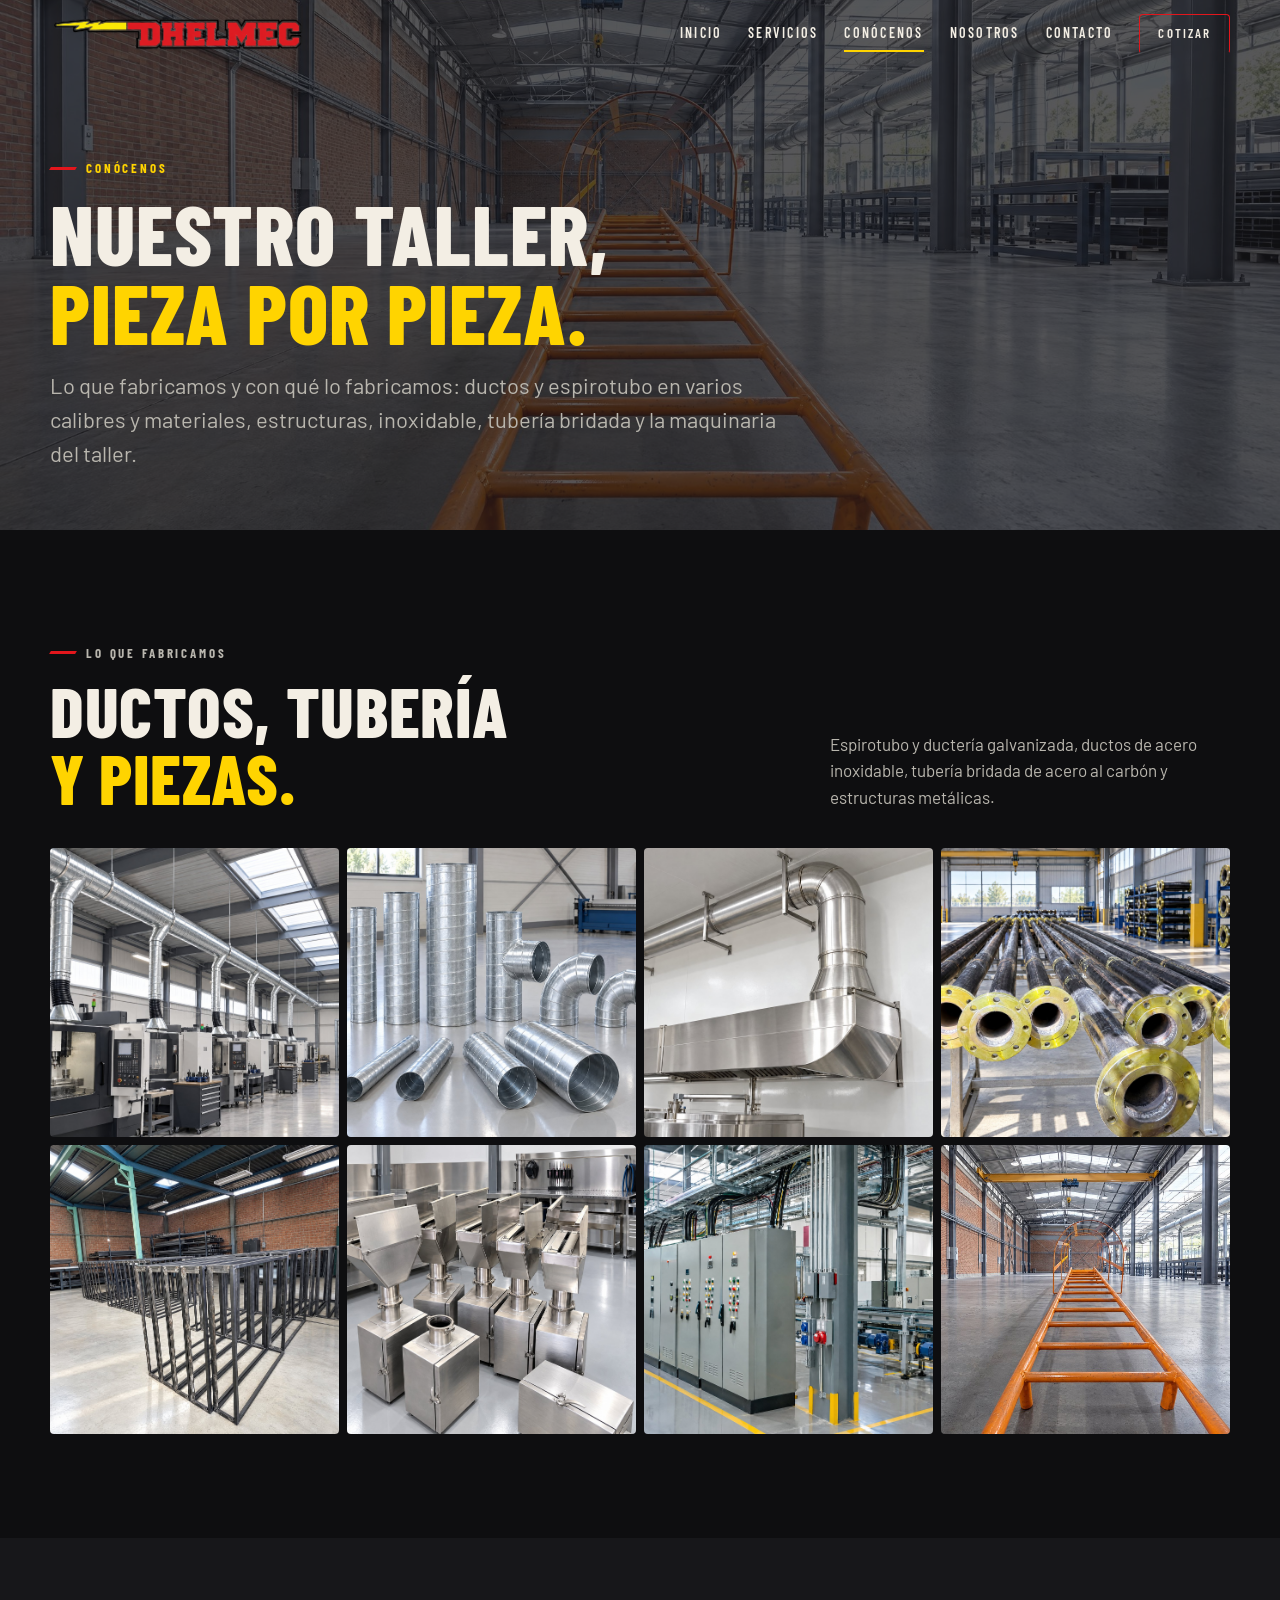
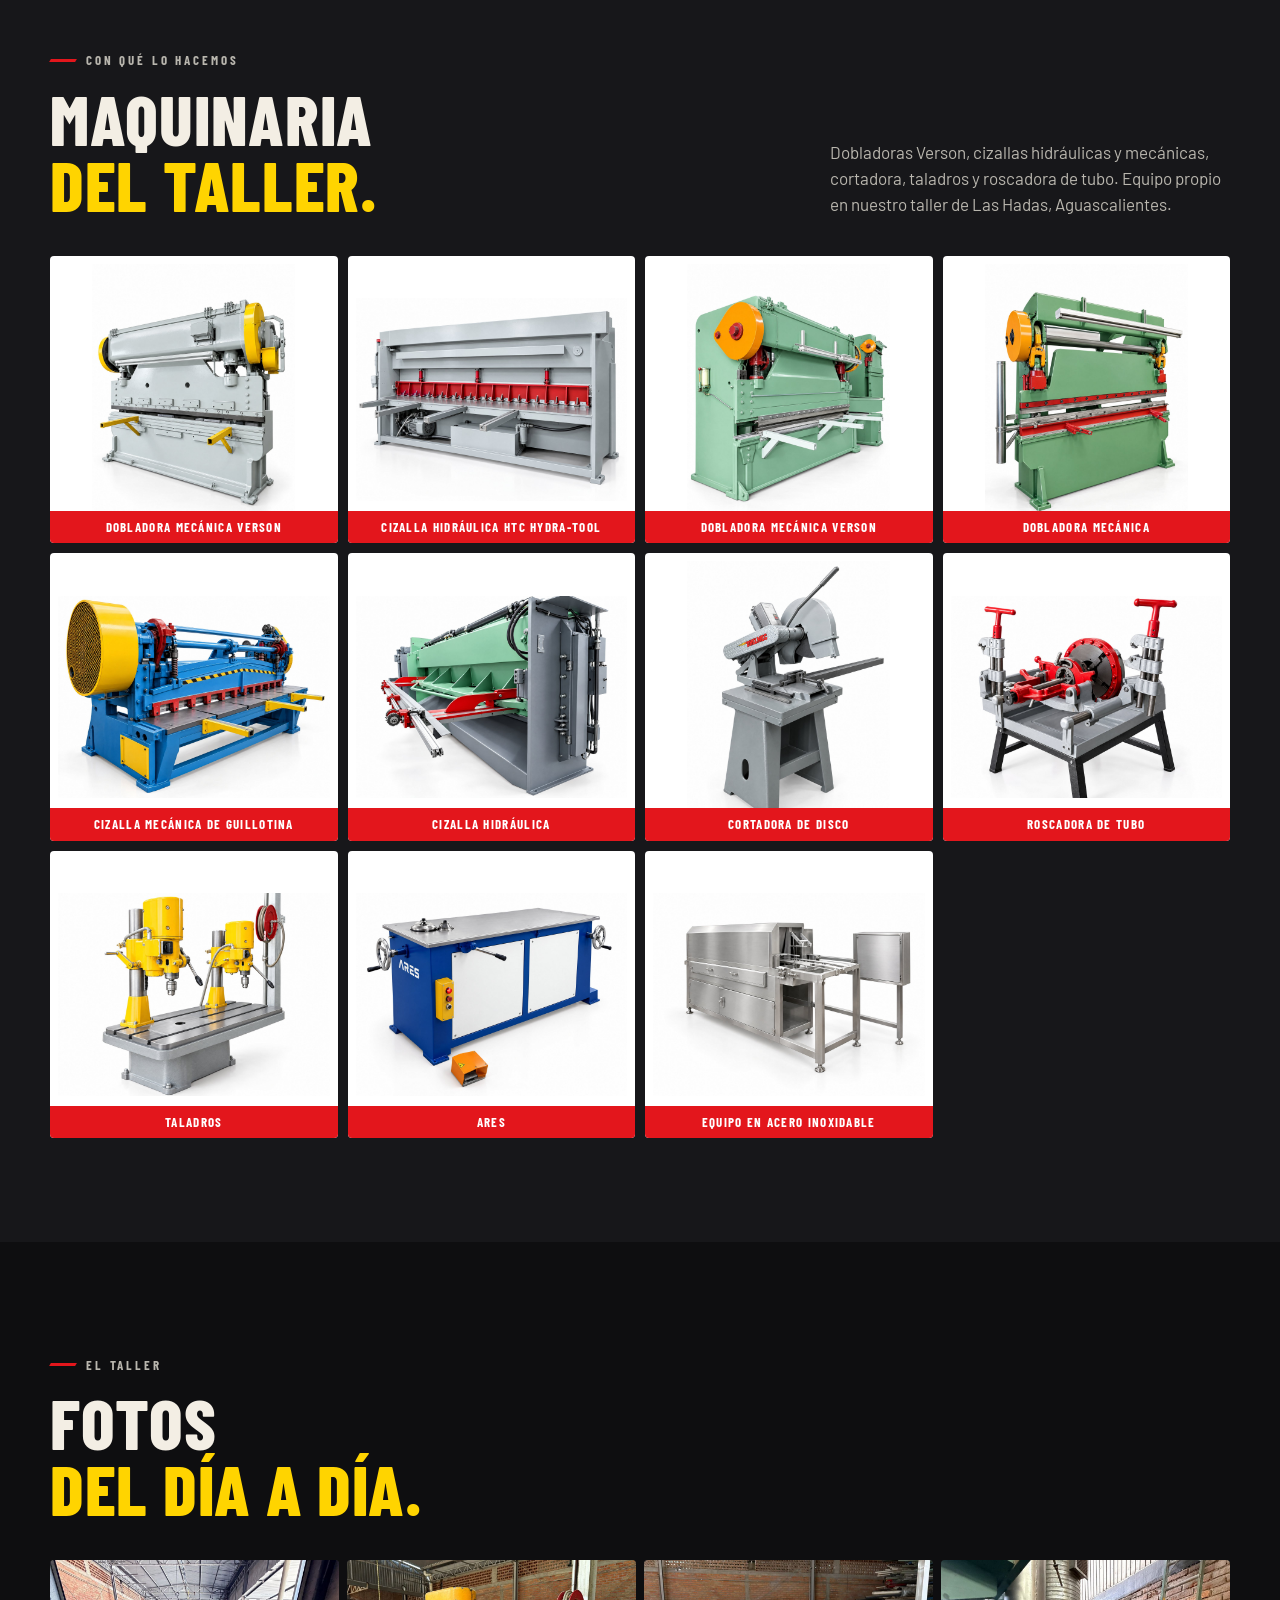
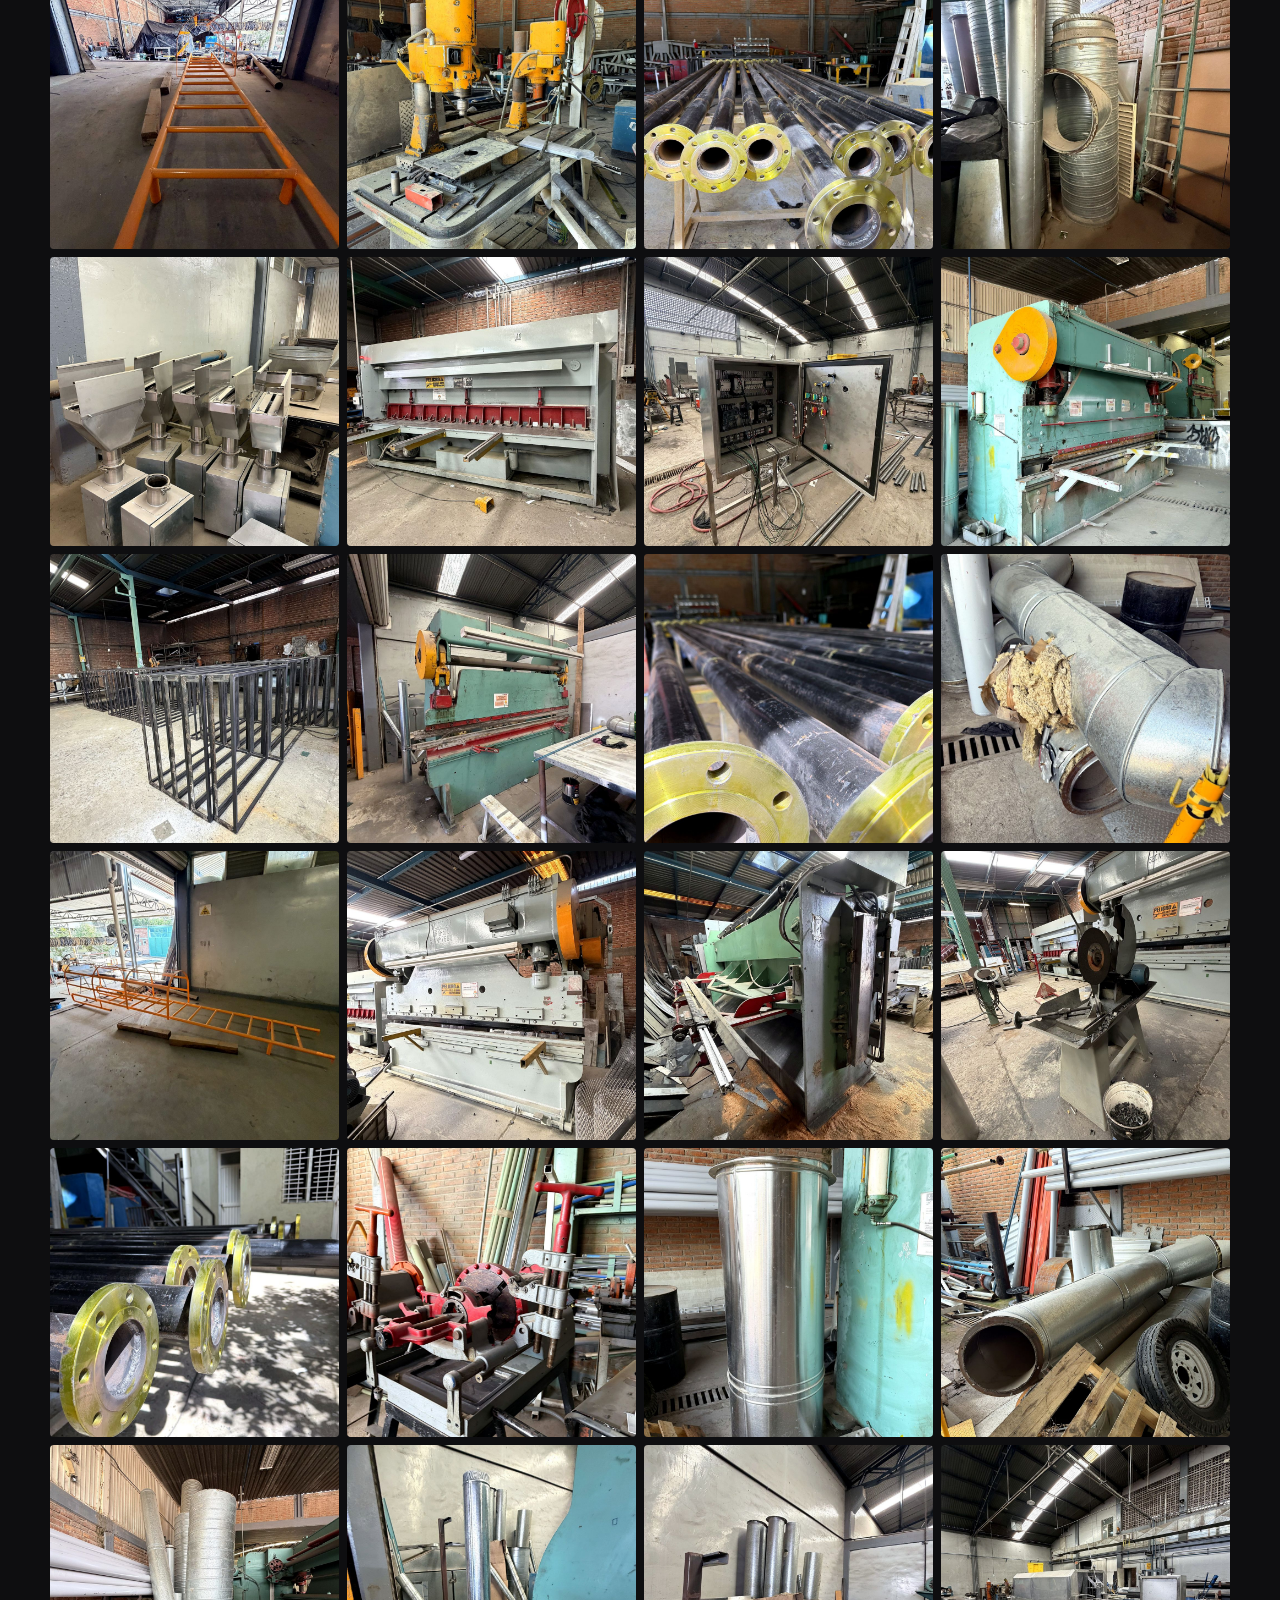
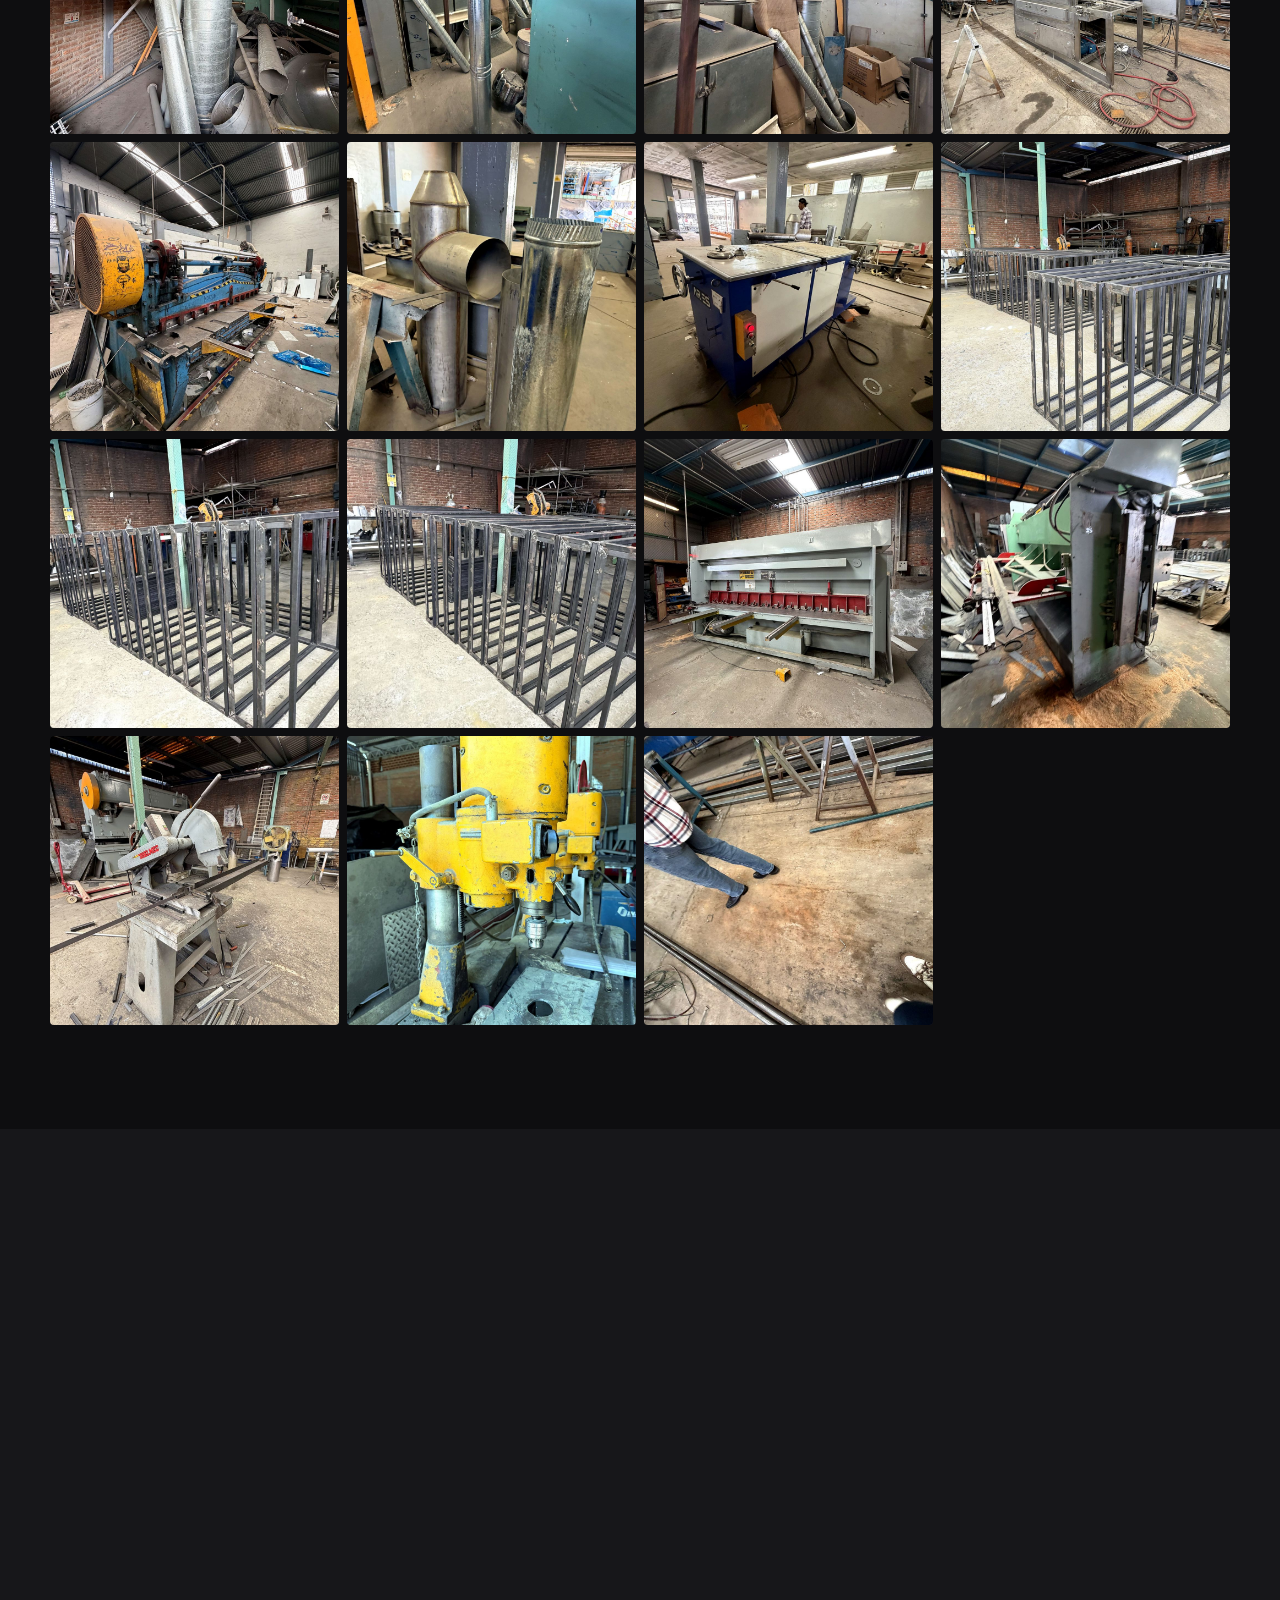
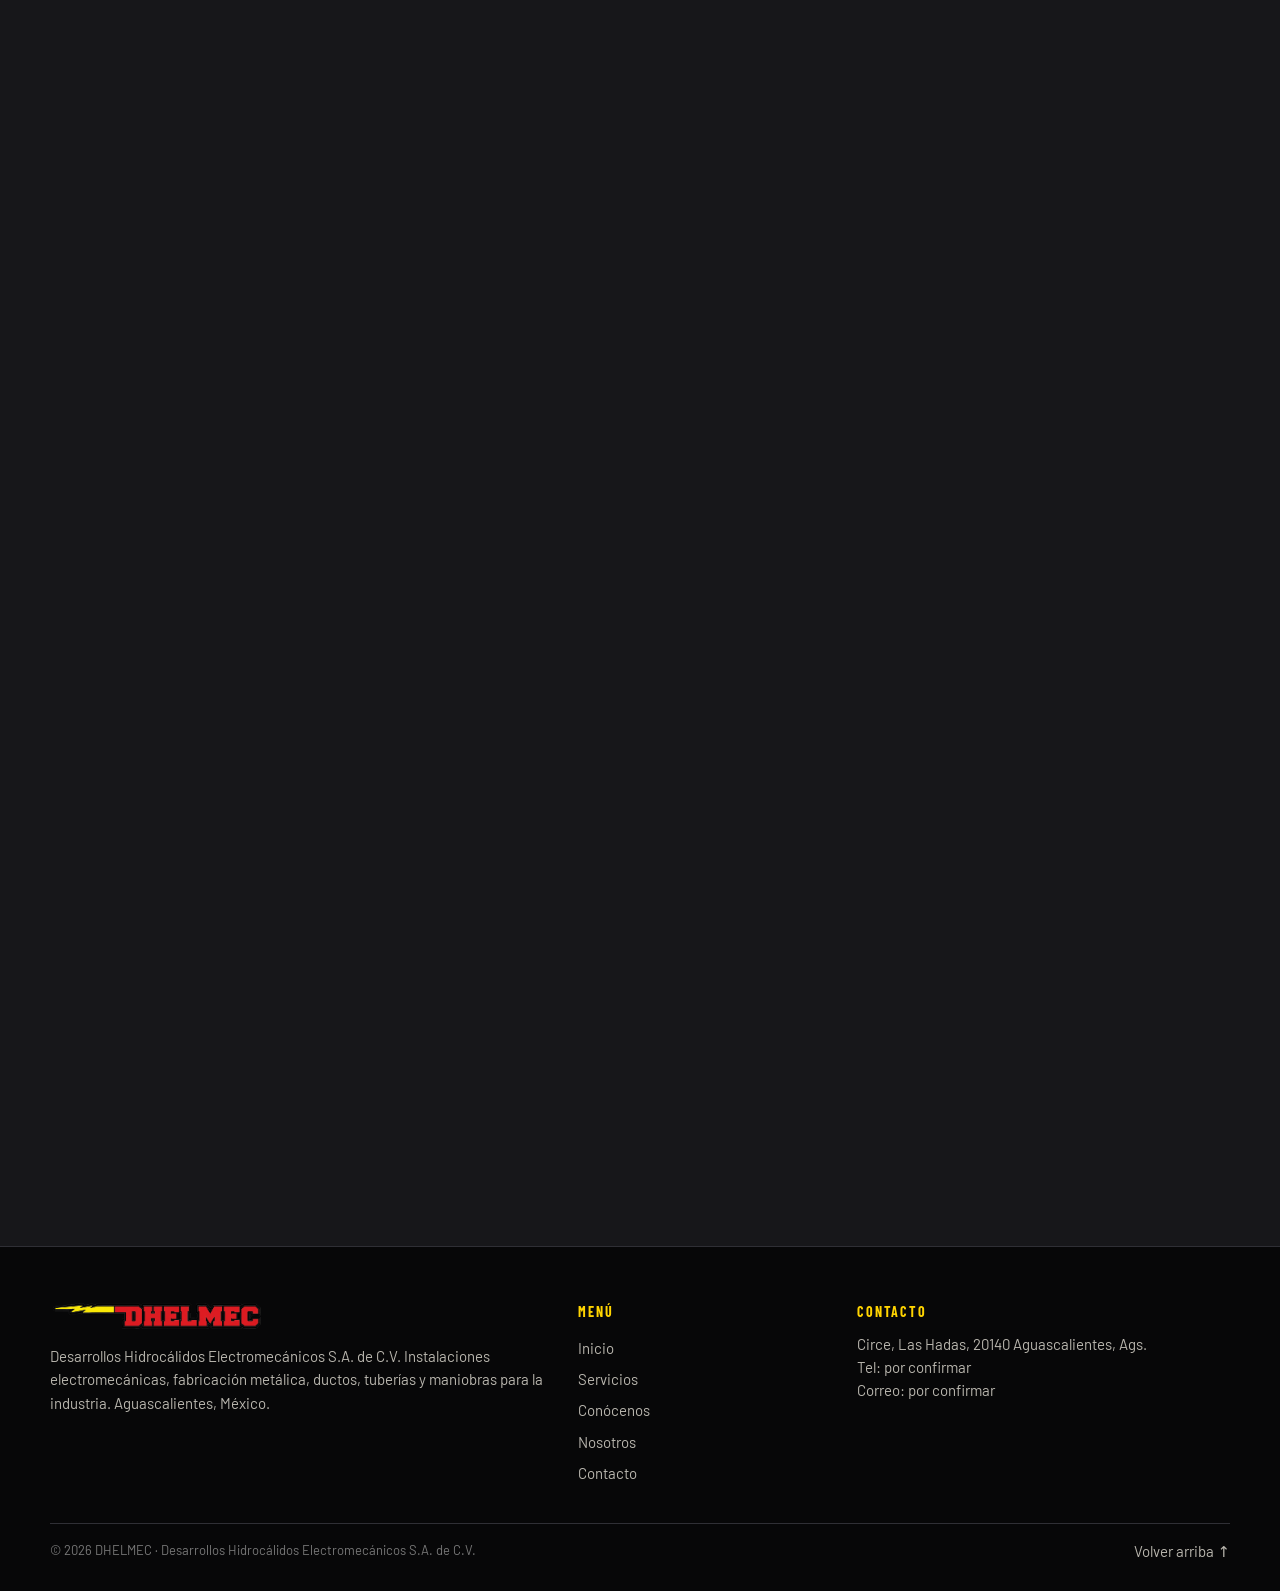
==== commit cd4aff6b: "Fotos investigadas: máquinas identificadas (Verson, HTC Hydra-Tool) como nuevas en fondo blanco, duc" ====
--- a/conocenos.html
+++ b/conocenos.html
@@ -23,8 +23,8 @@
 <main>
 
 <section class="sub" id="top"><img class="fondo" src="img/f-h-portada.jpg" alt=""><div class="wrap"><p class="ojo enter">Conócenos</p><h1 class="enter d1">Nuestro taller, <em>pieza por pieza.</em></h1><p class="lead enter d2">Lo que fabricamos y con qué lo fabricamos: ductos y espirotubo en varios calibres y materiales, estructuras, inoxidable, tubería bridada y la maquinaria del taller.</p></div></section>
-<section><div class="wrap"><div class="cab" data-rv><div><p class="ojo">Lo que fabricamos</p><h2>Ductos, tubería <em>y piezas.</em></h2></div><p>Galvanizado, acero negro e inoxidable. Espirotubo, ducto recto, codos, tees, reducciones, bridas y estructuras.</p></div><div class="grid-g" data-rv-g><a href="img/f-d-8376.jpg" data-lb><img src="img/f-d-8376.jpg" alt="Pieza fabricada por DHELMEC" loading="lazy"></a><a href="img/f-d-8377.jpg" data-lb><img src="img/f-d-8377.jpg" alt="Pieza fabricada por DHELMEC" loading="lazy"></a><a href="img/f-d-8375.jpg" data-lb><img src="img/f-d-8375.jpg" alt="Pieza fabricada por DHELMEC" loading="lazy"></a><a href="img/f-d-8373.jpg" data-lb><img src="img/f-d-8373.jpg" alt="Pieza fabricada por DHELMEC" loading="lazy"></a><a href="img/f-d-8374.jpg" data-lb><img src="img/f-d-8374.jpg" alt="Pieza fabricada por DHELMEC" loading="lazy"></a><a href="img/f-d-8379.jpg" data-lb><img src="img/f-d-8379.jpg" alt="Pieza fabricada por DHELMEC" loading="lazy"></a><a href="img/f-d-8385.jpg" data-lb><img src="img/f-d-8385.jpg" alt="Pieza fabricada por DHELMEC" loading="lazy"></a><a href="img/f-d-8369.jpg" data-lb><img src="img/f-d-8369.jpg" alt="Pieza fabricada por DHELMEC" loading="lazy"></a><a href="img/f-s-estructuras.jpg" data-lb><img src="img/f-s-estructuras.jpg" alt="Pieza fabricada por DHELMEC" loading="lazy"></a><a href="img/f-s-inox.jpg" data-lb><img src="img/f-s-inox.jpg" alt="Pieza fabricada por DHELMEC" loading="lazy"></a><a href="img/f-s-tuberias.jpg" data-lb><img src="img/f-s-tuberias.jpg" alt="Pieza fabricada por DHELMEC" loading="lazy"></a><a href="img/f-x-tablero.jpg" data-lb><img src="img/f-x-tablero.jpg" alt="Pieza fabricada por DHELMEC" loading="lazy"></a></div></div></section>
-<section class="band"><div class="wrap"><div class="cab" data-rv><div><p class="ojo">Con qué lo hacemos</p><h2>Maquinaria <em>del taller.</em></h2></div><p>Equipo propio de corte, doblez, perforado y roscado en nuestro taller de Las Hadas, Aguascalientes.</p></div><div class="grid-m" data-rv-g><a class="maq" href="img/f-m-8360.jpg" data-lb><img src="img/f-m-8360.jpg" alt="Maquinaria del taller DHELMEC" loading="lazy"></a><a class="maq" href="img/f-m-8359.jpg" data-lb><img src="img/f-m-8359.jpg" alt="Maquinaria del taller DHELMEC" loading="lazy"></a><a class="maq" href="img/f-m-8372.jpg" data-lb><img src="img/f-m-8372.jpg" alt="Maquinaria del taller DHELMEC" loading="lazy"></a><a class="maq" href="img/f-m-8378.jpg" data-lb><img src="img/f-m-8378.jpg" alt="Maquinaria del taller DHELMEC" loading="lazy"></a><a class="maq" href="img/f-m-8362.jpg" data-lb><img src="img/f-m-8362.jpg" alt="Maquinaria del taller DHELMEC" loading="lazy"></a><a class="maq" href="img/f-m-8384.jpg" data-lb><img src="img/f-m-8384.jpg" alt="Maquinaria del taller DHELMEC" loading="lazy"></a><a class="maq" href="img/f-m-8366.jpg" data-lb><img src="img/f-m-8366.jpg" alt="Maquinaria del taller DHELMEC" loading="lazy"></a><a class="maq" href="img/f-m-8371.jpg" data-lb><img src="img/f-m-8371.jpg" alt="Maquinaria del taller DHELMEC" loading="lazy"></a><a class="maq" href="img/f-m-8364.jpg" data-lb><img src="img/f-m-8364.jpg" alt="Maquinaria del taller DHELMEC" loading="lazy"></a><a class="maq" href="img/f-m-8388.jpg" data-lb><img src="img/f-m-8388.jpg" alt="Maquinaria del taller DHELMEC" loading="lazy"></a><a class="maq" href="img/f-m-8383.jpg" data-lb><img src="img/f-m-8383.jpg" alt="Maquinaria del taller DHELMEC" loading="lazy"></a></div></div></section>
+<section><div class="wrap"><div class="cab" data-rv><div><p class="ojo">Lo que fabricamos</p><h2>Ductos, tubería <em>y piezas.</em></h2></div><p>Espirotubo y ductería galvanizada, ductos de acero inoxidable, tubería bridada de acero al carbón y estructuras metálicas.</p></div><div class="grid-g" data-rv-g><a href="img/n-ductos-instalados.jpg" data-lb><img src="img/n-ductos-instalados.jpg" alt="Pieza fabricada por DHELMEC" loading="lazy"></a><a href="img/n-espirotubo.jpg" data-lb><img src="img/n-espirotubo.jpg" alt="Pieza fabricada por DHELMEC" loading="lazy"></a><a href="img/n-ducto-inox.jpg" data-lb><img src="img/n-ducto-inox.jpg" alt="Pieza fabricada por DHELMEC" loading="lazy"></a><a href="img/f-s-tuberias.jpg" data-lb><img src="img/f-s-tuberias.jpg" alt="Pieza fabricada por DHELMEC" loading="lazy"></a><a href="img/f-s-estructuras.jpg" data-lb><img src="img/f-s-estructuras.jpg" alt="Pieza fabricada por DHELMEC" loading="lazy"></a><a href="img/f-s-inox.jpg" data-lb><img src="img/f-s-inox.jpg" alt="Pieza fabricada por DHELMEC" loading="lazy"></a><a href="img/f-s-instalaciones.jpg" data-lb><img src="img/f-s-instalaciones.jpg" alt="Pieza fabricada por DHELMEC" loading="lazy"></a><a href="img/f-h-portada.jpg" data-lb><img src="img/f-h-portada.jpg" alt="Pieza fabricada por DHELMEC" loading="lazy"></a></div></div></section>
+<section class="band"><div class="wrap"><div class="cab" data-rv><div><p class="ojo">Con qué lo hacemos</p><h2>Maquinaria <em>del taller.</em></h2></div><p>Dobladoras Verson, cizallas hidráulicas y mecánicas, cortadora, taladros y roscadora de tubo. Equipo propio en nuestro taller de Las Hadas, Aguascalientes.</p></div><div class="grid-m" data-rv-g><a class="maq" href="img/n-m-verson-gris.jpg" data-lb><img src="img/n-m-verson-gris.jpg" alt="Dobladora mecánica Verson" loading="lazy"><b>Dobladora mecánica Verson</b></a><a class="maq" href="img/n-m-hydratool.jpg" data-lb><img src="img/n-m-hydratool.jpg" alt="Cizalla hidráulica HTC Hydra-Tool" loading="lazy"><b>Cizalla hidráulica HTC Hydra-Tool</b></a><a class="maq" href="img/n-m-verson-verde.jpg" data-lb><img src="img/n-m-verson-verde.jpg" alt="Dobladora mecánica Verson" loading="lazy"><b>Dobladora mecánica Verson</b></a><a class="maq" href="img/n-m-dobladora-verde.jpg" data-lb><img src="img/n-m-dobladora-verde.jpg" alt="Dobladora mecánica" loading="lazy"><b>Dobladora mecánica</b></a><a class="maq" href="img/n-m-cizalla-mecanica.jpg" data-lb><img src="img/n-m-cizalla-mecanica.jpg" alt="Cizalla mecánica de guillotina" loading="lazy"><b>Cizalla mecánica de guillotina</b></a><a class="maq" href="img/n-m-cizalla-hidraulica.jpg" data-lb><img src="img/n-m-cizalla-hidraulica.jpg" alt="Cizalla hidráulica" loading="lazy"><b>Cizalla hidráulica</b></a><a class="maq" href="img/n-m-sierra.jpg" data-lb><img src="img/n-m-sierra.jpg" alt="Cortadora de disco" loading="lazy"><b>Cortadora de disco</b></a><a class="maq" href="img/n-m-roscadora.jpg" data-lb><img src="img/n-m-roscadora.jpg" alt="Roscadora de tubo" loading="lazy"><b>Roscadora de tubo</b></a><a class="maq" href="img/n-m-taladros.jpg" data-lb><img src="img/n-m-taladros.jpg" alt="Taladros" loading="lazy"><b>Taladros</b></a><a class="maq" href="img/n-m-ares.jpg" data-lb><img src="img/n-m-ares.jpg" alt="ARES" loading="lazy"><b>ARES</b></a><a class="maq" href="img/n-m-inox.jpg" data-lb><img src="img/n-m-inox.jpg" alt="Equipo en acero inoxidable" loading="lazy"><b>Equipo en acero inoxidable</b></a></div></div></section>
 <section><div class="wrap"><div class="cab" data-rv><div><p class="ojo">El taller</p><h2>Fotos <em>del día a día.</em></h2></div></div><div class="grid-g" data-rv-g><a href="img/g-8387.jpg" data-lb><img src="img/g-8387.jpg" alt="Taller DHELMEC" loading="lazy"></a><a href="img/g-8366.jpg" data-lb><img src="img/g-8366.jpg" alt="Taller DHELMEC" loading="lazy"></a><a href="img/g-8370.jpg" data-lb><img src="img/g-8370.jpg" alt="Taller DHELMEC" loading="lazy"></a><a href="img/g-8377.jpg" data-lb><img src="img/g-8377.jpg" alt="Taller DHELMEC" loading="lazy"></a><a href="img/g-8389.jpg" data-lb><img src="img/g-8389.jpg" alt="Taller DHELMEC" loading="lazy"></a><a href="img/g-8360.jpg" data-lb><img src="img/g-8360.jpg" alt="Taller DHELMEC" loading="lazy"></a><a href="img/g-8382.jpg" data-lb><img src="img/g-8382.jpg" alt="Taller DHELMEC" loading="lazy"></a><a href="img/g-8372.jpg" data-lb><img src="img/g-8372.jpg" alt="Taller DHELMEC" loading="lazy"></a><a href="img/g-8356.jpg" data-lb><img src="img/g-8356.jpg" alt="Taller DHELMEC" loading="lazy"></a><a href="img/g-8378.jpg" data-lb><img src="img/g-8378.jpg" alt="Taller DHELMEC" loading="lazy"></a><a href="img/g-8369.jpg" data-lb><img src="img/g-8369.jpg" alt="Taller DHELMEC" loading="lazy"></a><a href="img/g-8375.jpg" data-lb><img src="img/g-8375.jpg" alt="Taller DHELMEC" loading="lazy"></a><a href="img/g-8386.jpg" data-lb><img src="img/g-8386.jpg" alt="Taller DHELMEC" loading="lazy"></a><a href="img/g-8359.jpg" data-lb><img src="img/g-8359.jpg" alt="Taller DHELMEC" loading="lazy"></a><a href="img/g-8362.jpg" data-lb><img src="img/g-8362.jpg" alt="Taller DHELMEC" loading="lazy"></a><a href="img/g-8364.jpg" data-lb><img src="img/g-8364.jpg" alt="Taller DHELMEC" loading="lazy"></a><a href="img/g-8368.jpg" data-lb><img src="img/g-8368.jpg" alt="Taller DHELMEC" loading="lazy"></a><a href="img/g-8371.jpg" data-lb><img src="img/g-8371.jpg" alt="Taller DHELMEC" loading="lazy"></a><a href="img/g-8373.jpg" data-lb><img src="img/g-8373.jpg" alt="Taller DHELMEC" loading="lazy"></a><a href="img/g-8374.jpg" data-lb><img src="img/g-8374.jpg" alt="Taller DHELMEC" loading="lazy"></a><a href="img/g-8376.jpg" data-lb><img src="img/g-8376.jpg" alt="Taller DHELMEC" loading="lazy"></a><a href="img/g-8379.jpg" data-lb><img src="img/g-8379.jpg" alt="Taller DHELMEC" loading="lazy"></a><a href="img/g-8380.jpg" data-lb><img src="img/g-8380.jpg" alt="Taller DHELMEC" loading="lazy"></a><a href="img/g-8383.jpg" data-lb><img src="img/g-8383.jpg" alt="Taller DHELMEC" loading="lazy"></a><a href="img/g-8384.jpg" data-lb><img src="img/g-8384.jpg" alt="Taller DHELMEC" loading="lazy"></a><a href="img/g-8385.jpg" data-lb><img src="img/g-8385.jpg" alt="Taller DHELMEC" loading="lazy"></a><a href="img/g-8388.jpg" data-lb><img src="img/g-8388.jpg" alt="Taller DHELMEC" loading="lazy"></a><a href="img/g-8355.jpg" data-lb><img src="img/g-8355.jpg" alt="Taller DHELMEC" loading="lazy"></a><a href="img/g-8357.jpg" data-lb><img src="img/g-8357.jpg" alt="Taller DHELMEC" loading="lazy"></a><a href="img/g-8358.jpg" data-lb><img src="img/g-8358.jpg" alt="Taller DHELMEC" loading="lazy"></a><a href="img/g-8361.jpg" data-lb><img src="img/g-8361.jpg" alt="Taller DHELMEC" loading="lazy"></a><a href="img/g-8363.jpg" data-lb><img src="img/g-8363.jpg" alt="Taller DHELMEC" loading="lazy"></a><a href="img/g-8365.jpg" data-lb><img src="img/g-8365.jpg" alt="Taller DHELMEC" loading="lazy"></a><a href="img/g-8367.jpg" data-lb><img src="img/g-8367.jpg" alt="Taller DHELMEC" loading="lazy"></a><a href="img/g-8381.jpg" data-lb><img src="img/g-8381.jpg" alt="Taller DHELMEC" loading="lazy"></a></div></div></section>
 <section class="band"><div class="wrap">
   <div class="cab" data-rv><div><p class="ojo">Todo listo para completar</p><h2>Lo que falta <em>de DHELMEC.</em></h2></div><p>La página ya funciona. Estos datos se agregan en cuanto el taller los mande.</p></div>
@@ -35,7 +35,7 @@
     <div><i></i><div><b>Proyectos con nombre</b><span>Foto, cliente o planta y qué se hizo, para la sección de obras.</span></div></div>
     <div><i></i><div><b>Logos de clientes</b><span>Empresas e industrias con las que han trabajado.</span></div></div>
     <div><i></i><div><b>Equipo</b><span>Foto, nombre y puesto de los responsables.</span></div></div>
-    <div><i></i><div><b>Nombre de cada máquina</b><span>Para ponerle su etiqueta a cada foto de maquinaria.</span></div></div>
+    <div><i></i><div><b>Qué hace la máquina ARES</b><span>No aparece en catálogos; falta confirmar su función para describirla.</span></div></div>
   </div>
 </div></section>
 
